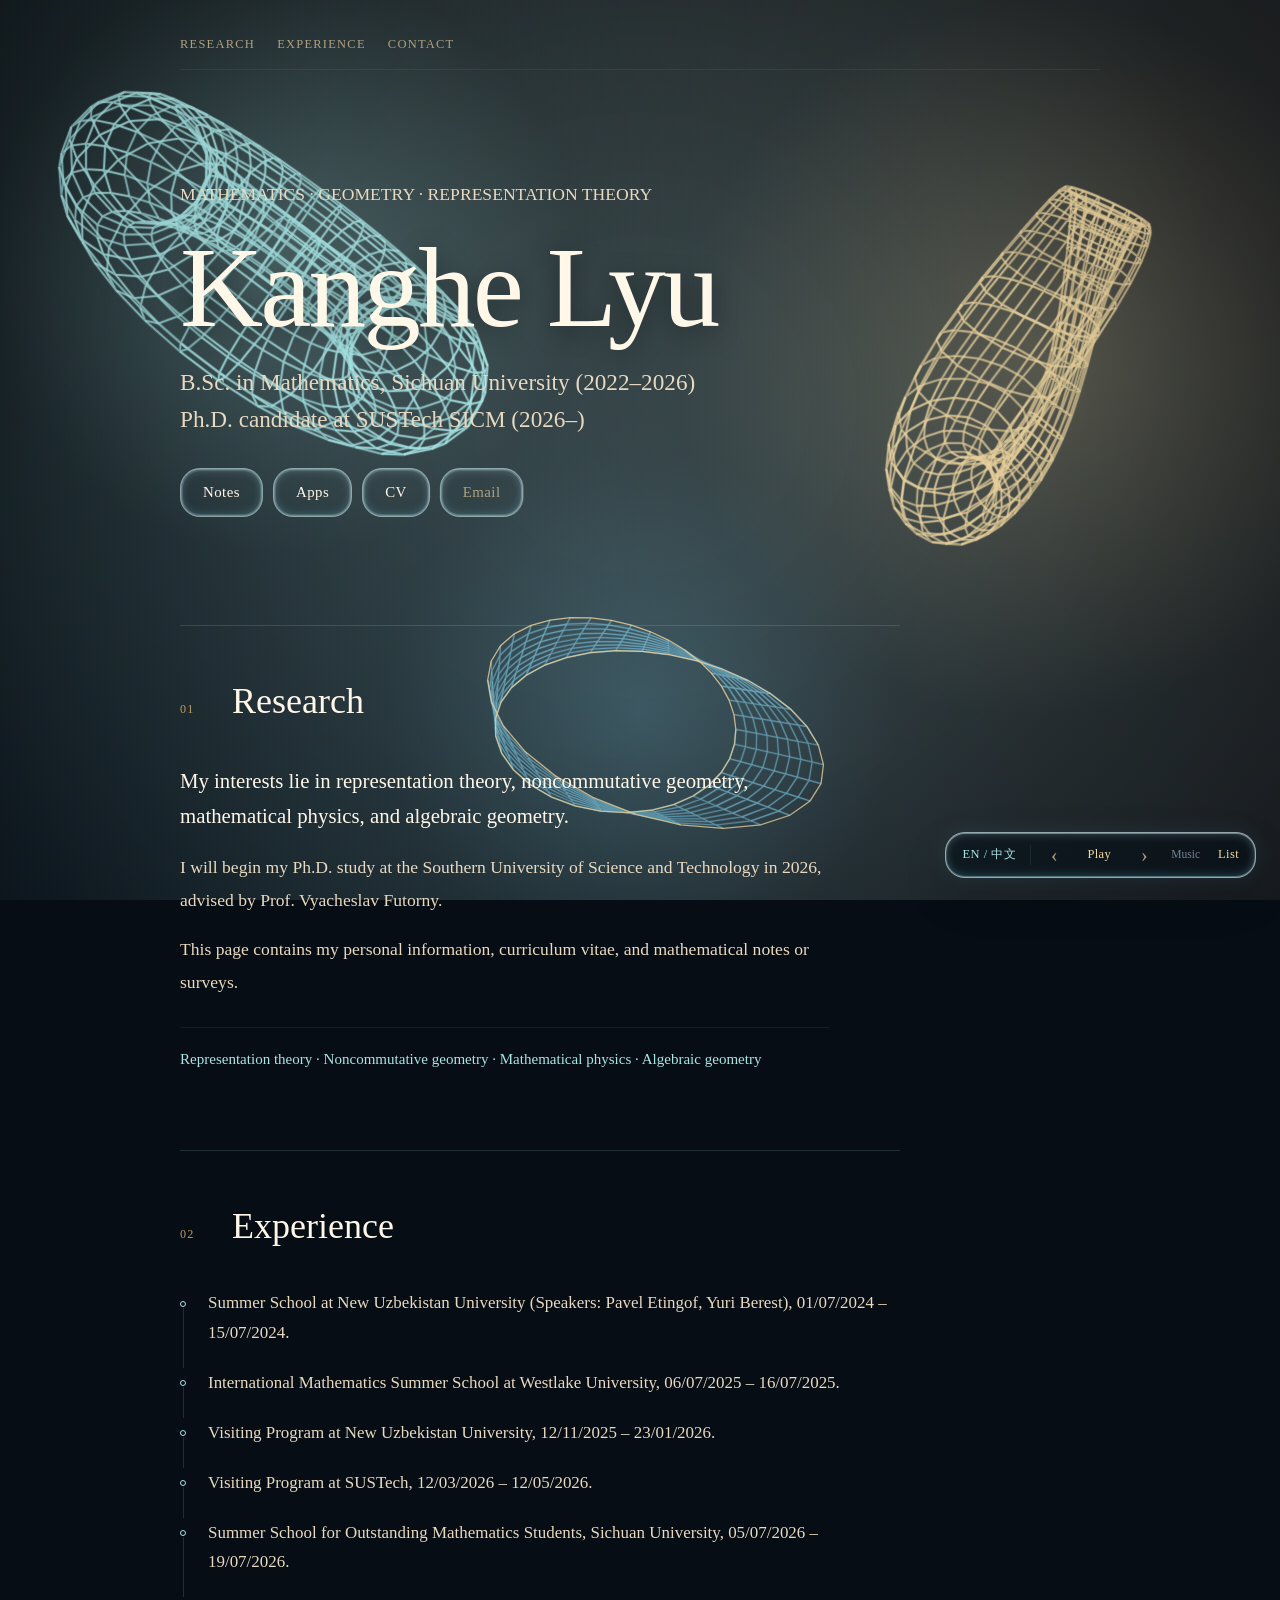
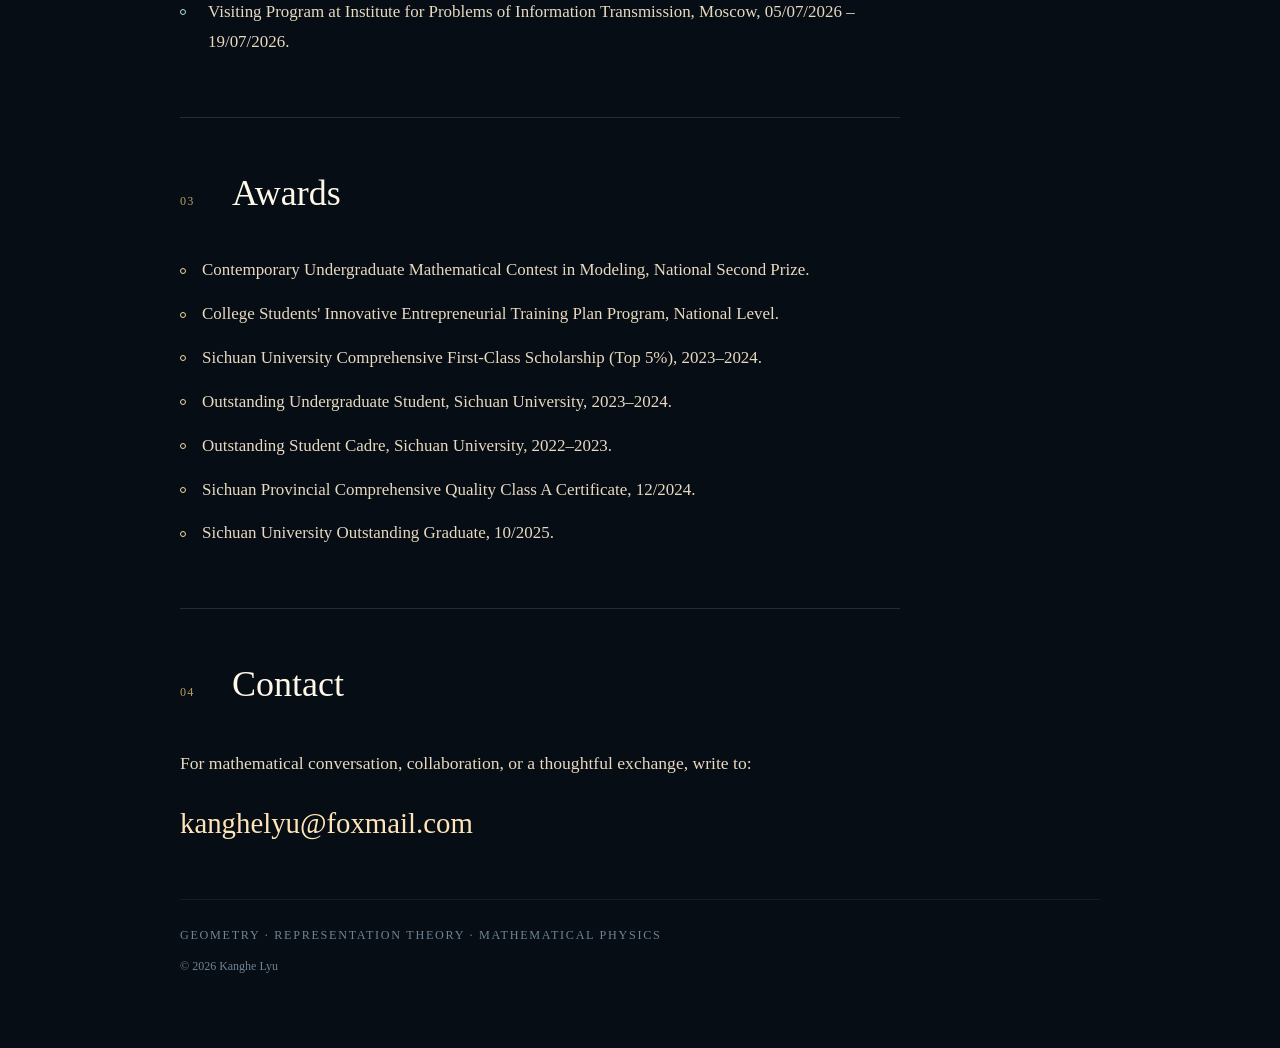
==== index.html @ 2d14746e "Canvas-side lens for hero buttons and playlist panel (no backdrop-filter dependency); lvh-sized fixe" ====
<!DOCTYPE html>
<html lang="en">
<head>
  <meta charset="UTF-8" />
  <meta name="viewport" content="width=device-width, initial-scale=1.0" />
  <title>Kanghe Lyu — Mathematics</title>
  <meta name="description" content="Kanghe Lyu is a mathematics researcher interested in representation theory, noncommutative geometry, mathematical physics, and algebraic geometry." />
  <meta name="keywords" content="吕康禾, KANGHE LYU, mathematics, geometry, representation theory, mathematical physics, Sichuan University, SUSTech" />
  <meta name="theme-color" content="#071018" />
  <link rel="canonical" href="https://kanghelyu.org/" />
  <meta property="og:type" content="website" />
  <meta property="og:title" content="Kanghe Lyu — Mathematics" />
  <meta property="og:description" content="Research, notes, and projects by Kanghe Lyu." />
  <meta property="og:url" content="https://kanghelyu.org/" />
  <meta name="twitter:card" content="summary" />
  <meta name="twitter:title" content="Kanghe Lyu — Mathematics" />
  <meta name="twitter:description" content="Research, notes, and projects by Kanghe Lyu." />
  <link rel="stylesheet" href="assets/css/base.css?v=28" />
  <link rel="stylesheet" href="assets/css/home.css?v=15" />
  <script src="assets/js/liquid-glass.js?v=17" defer></script>
</head>
<body>
  <canvas id="bg" aria-hidden="true"></canvas>

  <div class="media-dock" aria-label="Site controls">
    <button id="lang-toggle" class="lang-toggle" type="button" aria-label="Switch language" aria-pressed="false">EN / 中文</button>
    <span class="dock-divider" aria-hidden="true"></span>
    <button id="prev-track" class="track-btn" type="button" aria-label="Previous track" title="Previous track">‹</button>
    <button id="music-toggle" class="music-toggle" type="button" aria-label="Play background music" aria-pressed="false">Play</button>
    <button id="next-track" class="track-btn" type="button" aria-label="Next track" title="Next track">›</button>
    <span id="track-label" class="track-label" aria-live="polite">Music</span>
    <button id="playlist-toggle" class="playlist-toggle" type="button" aria-expanded="false" aria-controls="playlist-list" title="Open playlist">List</button>
    <div id="playlist-panel" class="playlist-panel collapsed" aria-label="Music playlist">
      <div id="playlist-list" class="playlist-list" role="list"></div>
    </div>
  </div>

  <audio id="bg-music" preload="metadata"></audio>

  <div class="overlay-text">
    <header class="site-header content-wrapper">
      <nav class="page-nav" aria-label="Primary navigation">
        <a id="nav-research" href="#research">Research</a>
        <a id="nav-experience" href="#experience">Experience</a>
        <a id="nav-contact" href="#contact">Contact</a>
      </nav>

      <section class="hero" aria-labelledby="name">
        <p id="eyebrow" class="eyebrow">MATHEMATICS · GEOMETRY · REPRESENTATION THEORY</p>
        <h1 id="name">Kanghe Lyu</h1>
        <p id="subtitle" class="subtitle">B.Sc. in Mathematics, Sichuan University (2022–2026)
Ph.D. candidate at SUSTech SICM (2026–)</p>
        <nav class="button-row hero-actions" aria-label="Selected links">
          <a id="btn-notes" href="notes.html" class="button button-primary">Notes</a>
          <a id="btn-projects" href="projects.html" class="button">Apps</a>
          <a id="btn-cv" href="cv.pdf" target="_blank" rel="noopener noreferrer" class="button">CV</a>
          <a id="btn-email" href="mailto:kanghelyu@foxmail.com" class="button button-quiet">Email</a>
        </nav>
      </section>
    </header>

    <main id="main-content" class="content-wrapper">
      <section id="research" class="content-section" aria-labelledby="research-title">
        <div class="section-heading">
          <p class="section-index">01</p>
          <h2 id="research-title">Research</h2>
        </div>
        <div class="intro-copy">
          <p id="intro-p1">My interests lie in representation theory, noncommutative geometry, mathematical physics, and algebraic geometry.</p>
          <p id="intro-p2">I will begin my Ph.D. study at the Southern University of Science and Technology in 2026, advised by Prof. Vyacheslav Futorny.</p>
          <p id="intro-p3">This page contains my personal information, curriculum vitae, and mathematical notes or surveys.</p>
        </div>
        <p id="interest-list" class="interest-list">Representation theory · Noncommutative geometry · Mathematical physics · Algebraic geometry</p>
      </section>

      <section id="experience" class="content-section" aria-labelledby="exp-title">
        <div class="section-heading">
          <p class="section-index">02</p>
          <h2 id="exp-title">Experience</h2>
        </div>
        <ol class="experience-list">
          <li id="exp-p1">Summer School at New Uzbekistan University (Speakers: Pavel Etingof, Yuri Berest), 01/07/2024 – 15/07/2024.</li>
          <li id="exp-p2">International Mathematics Summer School at Westlake University, 06/07/2025 – 16/07/2025.</li>
          <li id="exp-p3">Visiting Program at New Uzbekistan University, 12/11/2025 – 23/01/2026.</li>
          <li id="exp-p4">Visiting Program at SUSTech, 12/03/2026 – 12/05/2026.</li>
          <li id="exp-p5">Summer School for Outstanding Mathematics Students, Sichuan University, 05/07/2026 – 19/07/2026.</li>
          <li id="exp-p6">Visiting Program at Institute for Problems of Information Transmission, Moscow, 05/07/2026 – 19/07/2026.</li>
        </ol>
      </section>

      <section id="awards" class="content-section" aria-labelledby="awards-title">
        <div class="section-heading">
          <p class="section-index">03</p>
          <h2 id="awards-title">Awards</h2>
        </div>
        <ul class="awards-list">
          <li id="awards-p1">Contemporary Undergraduate Mathematical Contest in Modeling, National Second Prize.</li>
          <li id="awards-p2">College Students' Innovative Entrepreneurial Training Plan Program, National Level.</li>
          <li id="awards-p3">Sichuan University Comprehensive First-Class Scholarship (Top 5%), 2023–2024.</li>
          <li id="awards-p4">Outstanding Undergraduate Student, Sichuan University, 2023–2024.</li>
          <li id="awards-p5">Outstanding Student Cadre, Sichuan University, 2022–2023.</li>
          <li id="awards-p6">Sichuan Provincial Comprehensive Quality Class A Certificate, 12/2024.</li>
          <li id="awards-p7">Sichuan University Outstanding Graduate, 10/2025.</li>
        </ul>
      </section>

      <section id="contact" class="content-section contact-section" aria-labelledby="contact-title">
        <div class="section-heading">
          <p class="section-index">04</p>
          <h2 id="contact-title">Contact</h2>
        </div>
        <p id="contact-lead">For mathematical conversation, collaboration, or a thoughtful exchange, write to:</p>
        <p class="contact"><a id="email-link" href="mailto:kanghelyu@foxmail.com">kanghelyu@foxmail.com</a></p>
      </section>
    </main>

    <footer class="site-footer content-wrapper">
      <p id="footer" class="footer">GEOMETRY · REPRESENTATION THEORY · MATHEMATICAL PHYSICS</p>
      <p class="footer-meta">© <span id="footer-year">2026</span> Kanghe Lyu</p>
    </footer>
  </div>

  <script src="assets/js/site.js?v=9"></script>
  <script src="assets/js/home.js?v=6"></script>
  <script src="assets/js/bg.js?v=30"></script>
</body>
</html>
---- assets/css/base.css ----
/* Kanghe Lyu site — shared design system and compact media dock */

:root {
  --bg-deep: #060d14;
  --panel: rgba(8, 18, 27, 0.86);
  --gold: #f4d9a0;
  --gold-bright: #ffe4b8;
  --gold-dim: #b99b61;
  --cyan: #a8e6e6;
  --cyan-bright: #d0ffff;
  --cyan-dim: #5ca8b0;
  --paper: #fff7e8;
  --ink: #e8d9c0;
  --subtle: #b0a080;
  --muted: #718394;
  --line: rgba(168, 230, 230, 0.16);
  --line-soft: rgba(168, 230, 230, 0.08);
  --focus: #ffe4b8;
  --shadow-dock: 0 14px 42px rgba(0, 0, 0, 0.34);
  --radius-md: 12px;
  --content-width: 920px;
  --reading-width: 720px;
  --ease-out: cubic-bezier(0.16, 1, 0.3, 1);
  --motion-fast: 180ms;
  --motion-base: 280ms;
}

*, *::before, *::after { margin: 0; padding: 0; box-sizing: border-box; }

html {
  scroll-behavior: auto;
  -webkit-font-smoothing: antialiased;
  -moz-osx-font-smoothing: grayscale;
}

html, body {
  width: 100%;
  min-height: 100%;
  overflow-x: hidden;
  background: var(--bg-deep);
  color: var(--paper);
  font-family: Georgia, "Times New Roman", "Songti SC", "SimSun", serif;
  line-height: 1.7;
}

body { min-height: 100vh; }
::selection { background: rgba(168, 230, 230, 0.2); color: #fff; }
:focus-visible { outline: 2px solid var(--focus); outline-offset: 3px; }
button, a { -webkit-tap-highlight-color: transparent; }
button { font: inherit; }

a { color: var(--cyan); text-decoration: none; transition: color var(--motion-fast) ease, text-shadow var(--motion-base) ease; }
a:hover { color: var(--cyan-bright); text-shadow: 0 0 12px rgba(168, 230, 230, 0.34); }

@keyframes fadeInUp {
  from { opacity: 0; transform: translateY(14px); }
  to { opacity: 1; transform: translateY(0); }
}

.reveal { opacity: 0; transform: translateY(16px); transition: opacity 650ms var(--ease-out), transform 650ms var(--ease-out); }
.reveal.visible { opacity: 1; transform: none; }

.media-dock {
  position: fixed;
  right: 24px;
  bottom: 22px;
  z-index: 100;
  display: flex;
  align-items: center;
  min-height: 46px;
  padding: 4px 6px;
  border: 1px solid rgba(168, 230, 230, 0.2);
  border-radius: 12px;
  background: rgba(7, 16, 24, 0.82);
  box-shadow: var(--shadow-dock);
  backdrop-filter: blur(18px) saturate(1.15);
  -webkit-backdrop-filter: blur(18px) saturate(1.15);
}
.media-dock button {
  min-width: 38px;
  min-height: 36px;
  border: 0;
  border-radius: 7px;
  background: transparent;
  color: var(--subtle);
  cursor: pointer;
  transition: background var(--motion-fast) ease, color var(--motion-fast) ease, transform var(--motion-fast) ease;
}
.media-dock button:hover { background: rgba(168, 230, 230, 0.1); color: var(--cyan-bright); }
.media-dock button:active { transform: scale(0.96); }
.lang-toggle { min-width: auto !important; padding: 0 10px; color: var(--cyan) !important; font-size: 0.78rem; letter-spacing: 0.04em; white-space: nowrap; }
.dock-divider { width: 1px; height: 20px; margin: 0 4px; background: var(--line-soft); }
.track-btn { font-size: 1.25rem; line-height: 1; }
.music-toggle { min-width: 52px !important; padding: 0 10px; color: var(--gold) !important; font-size: 0.78rem; letter-spacing: 0.03em; }
.music-toggle.playing { color: var(--cyan) !important; }
.track-label { max-width: 92px; padding: 0 8px; overflow: hidden; color: var(--muted); font-size: 0.72rem; text-overflow: ellipsis; white-space: nowrap; }
.playlist-toggle { padding: 0 10px; color: var(--gold) !important; font-size: 0.78rem; letter-spacing: 0.03em; }
.playlist-panel { position: absolute; right: 4px; bottom: calc(100% + 8px); width: 188px; overflow: hidden; border: 1px solid var(--line); border-radius: 16px; background: var(--panel); box-shadow: var(--shadow-dock); }
.playlist-panel.collapsed { display: none; }
.playlist-list { max-height: 240px; overflow-y: auto; overscroll-behavior: contain; scrollbar-color: rgba(244, 217, 160, 0.38) transparent; scrollbar-width: thin; }
.playlist-item { display: block; width: 100%; min-height: 36px; padding: 7px 12px; border: 0; border-bottom: 1px solid rgba(168, 230, 230, 0.06); background: transparent; color: var(--ink); cursor: pointer; text-align: left; font-size: 0.8rem; }
.playlist-item:hover, .playlist-item.active { background: rgba(168, 230, 230, 0.1); color: var(--cyan-bright); }

.button { display: inline-flex; align-items: center; justify-content: center; min-height: 44px; padding: 9px 20px; border: 1px solid rgba(244, 217, 160, 0.26); border-radius: var(--radius-md); background: rgba(15, 28, 34, 0.48); color: var(--paper); font-size: 0.93rem; letter-spacing: 0.03em; transition: transform var(--motion-base) var(--ease-out), border-color var(--motion-base) ease, background var(--motion-base) ease; }
.button:hover { transform: translateY(-2px); border-color: var(--gold); color: #fff; background: rgba(168, 230, 230, 0.09); }
.button-primary { border-color: rgba(168, 230, 230, 0.38); background: rgba(168, 230, 230, 0.08); }
.button-quiet { border-color: var(--line-soft); color: var(--subtle); }

@media (max-width: 760px) {
  .media-dock { right: 12px; bottom: 12px; left: 12px; justify-content: center; }
  .track-label { max-width: 74px; }
  .playlist-panel { right: 0; width: min(188px, calc(100vw - 24px)); }
}



/* Liquid Glass surfaces. Real backdrop refraction is injected at runtime by
   assets/js/liquid-glass.js (web port of the Kyant0/AndroidLiquidGlass
   technique): an inline SVG displacement filter is attached per element via
   inline backdrop-filter in Chromium; other engines keep this frosted look. */
:root {
  --glass-border: rgba(220, 255, 255, 0.38);
  --glass-highlight: rgba(255, 255, 255, 0.28);
  --glass-shadow: 0 18px 46px rgba(0, 0, 0, 0.16), inset 0 1px 0 var(--glass-highlight), inset 0 -1px 0 rgba(112, 235, 255, 0.22);
}
.media-dock, .button, .glass-panel, .note, .project, .instructions, .preview-box, .file-links, .bookmarklet, .file-links a, .lang-toggle button, input, textarea, select {
  position: relative;
  border: 1px solid var(--glass-border);
  background: linear-gradient(120deg, rgba(160, 224, 244, 0.09), rgba(160, 224, 244, 0.03) 42%, rgba(255, 240, 214, 0.06));
  box-shadow: var(--glass-shadow);
  backdrop-filter: saturate(1.35) contrast(1.05);
  -webkit-backdrop-filter: saturate(1.35) contrast(1.05);
  isolation: isolate;
  overflow: clip;
}
.media-dock.liquid-glass { background: rgba(7, 16, 24, 0.58); overflow: visible; }
.liquid-glass::before, .glass-panel::before, .note::before, .project::before, .instructions::before, .preview-box::before, .bookmarklet::before, .file-links::before {
  position: absolute;
  inset: -1px;
  z-index: -1;
  border: 1.5px solid rgba(228, 252, 255, 0.42);
  border-radius: inherit;
  background: transparent;
  box-shadow:
    inset 0 0 0 1px rgba(255, 255, 255, 0.14),
    inset 0 2px 8px rgba(214, 250, 255, 0.18),
    inset 0 -3px 10px rgba(96, 208, 240, 0.16),
    0 0 18px rgba(120, 226, 255, 0.09);
  content: "";
  opacity: 0.95;
  pointer-events: none;
  mix-blend-mode: screen;
}
.liquid-glass::after, .glass-panel::after, .note::after, .project::after, .instructions::after, .preview-box::after, .bookmarklet::after, .file-links::after {
  display: none;
}
/* Re-assert the dock's fixed positioning after the glass group above,
   which resets position to relative for the refraction layers. */
.media-dock { position: fixed; right: 24px; bottom: 22px; z-index: 100; border-radius: 20px; }
.playlist-panel { background: transparent; border-color: var(--glass-border); box-shadow: var(--glass-shadow); }
.playlist-panel.liquid-glass {
  /* Canvas-lens window: barely-there backing so the warped scene reads. */
  background: rgba(7, 16, 24, 0.18);
}
.glass-interactive:hover, .button:hover, .note:hover, .project:hover, .instructions:hover, .preview-box:hover {
  border-color: rgba(208,255,255,0.42);
  box-shadow: 0 20px 54px rgba(0,0,0,0.3), 0 0 34px rgba(168,230,230,0.12), inset 0 1px 0 rgba(255,255,255,0.18);
}
---- assets/css/home.css ----
/* Kanghe Lyu site — homepage layout */

html, body { overflow-y: auto; touch-action: pan-y; }
#bg { position: fixed; inset: 0; z-index: 0; width: 100%; height: 100vh; height: 100lvh; background: var(--bg-deep); pointer-events: none; }
.overlay-text { position: relative; z-index: 2; min-height: 100vh; padding: 30px 7vw 54px; }
.content-wrapper { width: min(100%, var(--content-width)); margin: 0 auto; }
.site-header { padding-top: 4px; }

.page-nav { display: flex; flex-wrap: wrap; gap: 22px; align-items: center; margin-bottom: clamp(4rem, 12vh, 8rem); padding-bottom: 14px; border-bottom: 1px solid var(--line-soft); }
.page-nav a { color: var(--subtle); font-size: 0.78rem; letter-spacing: 0.1em; text-transform: uppercase; }
.page-nav a:hover { color: var(--cyan-bright); }

.hero { max-width: 760px; padding-bottom: clamp(4.5rem, 12vh, 8rem); }
.hero .eyebrow { margin-bottom: 20px; }
h1 { max-width: 780px; margin-bottom: 20px; color: var(--paper); font-size: clamp(3.6rem, 9vw, 8rem); font-weight: 400; letter-spacing: -0.025em; line-height: 0.98; text-shadow: 0 5px 24px rgba(0,0,0,0.38); animation: fadeInUp 850ms var(--ease-out) 60ms both; }
.subtitle { max-width: 600px; margin-bottom: 30px; color: var(--ink); font-size: clamp(1.12rem, 2.2vw, 1.45rem); line-height: 1.6; white-space: pre-line; animation: fadeInUp 850ms var(--ease-out) 140ms both; }
.button-row { display: flex; flex-wrap: wrap; gap: 10px; }
/* Hero buttons are transparent windows onto the canvas lens (bg.js warps
   the scene inside their rects) — border only, no tint or frosting. */
.hero-actions .button { min-height: 48px; padding: 11px 22px; border-radius: 20px; background: transparent; box-shadow: none; backdrop-filter: none; -webkit-backdrop-filter: none; }
.hero-actions .button:hover { border-color: rgba(224, 255, 255, 0.46); transform: translateY(-3px); box-shadow: 0 22px 58px rgba(0,0,0,0.24), 0 0 24px rgba(120, 226, 255, 0.1); }
.hero-actions { animation: fadeInUp 850ms var(--ease-out) 220ms both; }

.content-section { max-width: var(--reading-width); padding: 54px 0 60px; border-top: 1px solid var(--line); }
.section-heading { display: grid; grid-template-columns: 40px 1fr; gap: 12px; align-items: baseline; margin-bottom: 26px; }
.section-index { color: var(--gold-dim); font-size: 0.76rem; letter-spacing: 0.1em; }
h2 { color: var(--paper); font-size: clamp(1.65rem, 3vw, 2.25rem); font-weight: 400; line-height: 1.2; }
.intro-copy { max-width: 670px; }
p { margin-bottom: 17px; color: var(--ink); font-size: clamp(1rem, 1.5vw, 1.1rem); line-height: 1.86; }
.intro-copy p:first-child { color: var(--paper); font-size: clamp(1.12rem, 1.9vw, 1.3rem); line-height: 1.68; }
.interest-list { max-width: 650px; margin-top: 28px; padding-top: 18px; border-top: 1px solid var(--line-soft); color: var(--cyan); font-size: 0.94rem; line-height: 1.8; }

.experience-list, .awards-list { list-style: none; }
.experience-list li, .awards-list li { position: relative; padding: 0 0 20px 28px; color: var(--ink); font-size: clamp(0.96rem, 1.4vw, 1.06rem); line-height: 1.76; }
.experience-list li::before, .awards-list li::before { position: absolute; left: 0; top: 0.72em; width: 6px; height: 6px; border: 1px solid var(--cyan); border-radius: 50%; background: var(--bg-deep); content: ""; }
.experience-list li::after { position: absolute; left: 3px; top: calc(0.72em + 7px); bottom: 0; width: 1px; background: var(--line); content: ""; }
.experience-list li:last-child, .awards-list li:last-child { padding-bottom: 0; }
.experience-list li:last-child::after { display: none; }
.awards-list li { padding-bottom: 14px; padding-left: 22px; }
.awards-list li::before { border-color: var(--gold); }

.contact-section { padding-bottom: 32px; }
.contact-section .contact { margin-top: 8px; font-size: clamp(1.25rem, 2.8vw, 1.8rem); }
.contact-section .contact a { color: var(--gold-bright); }
.site-footer { padding-top: 24px; border-top: 1px solid var(--line-soft); }
.footer { margin-bottom: 8px; color: var(--muted); font-size: 0.76rem; letter-spacing: 0.14em; }
.footer-meta { color: var(--muted); font-size: 0.75rem; }

@media (max-width: 760px) {
  .overlay-text { padding: 118px 7vw 44px; }
  .page-nav { margin-bottom: 4.5rem; gap: 16px; }
  .hero { padding-bottom: 5rem; }
  h1 { font-size: clamp(3.3rem, 16vw, 5.6rem); }
  .content-section { padding: 44px 0 50px; }
}

@media (max-width: 430px) {
  .overlay-text { padding-inline: 6vw; }
  .page-nav a { font-size: 0.7rem; }
  .button { flex: 1 1 auto; }
  .section-heading { grid-template-columns: 32px 1fr; }
}
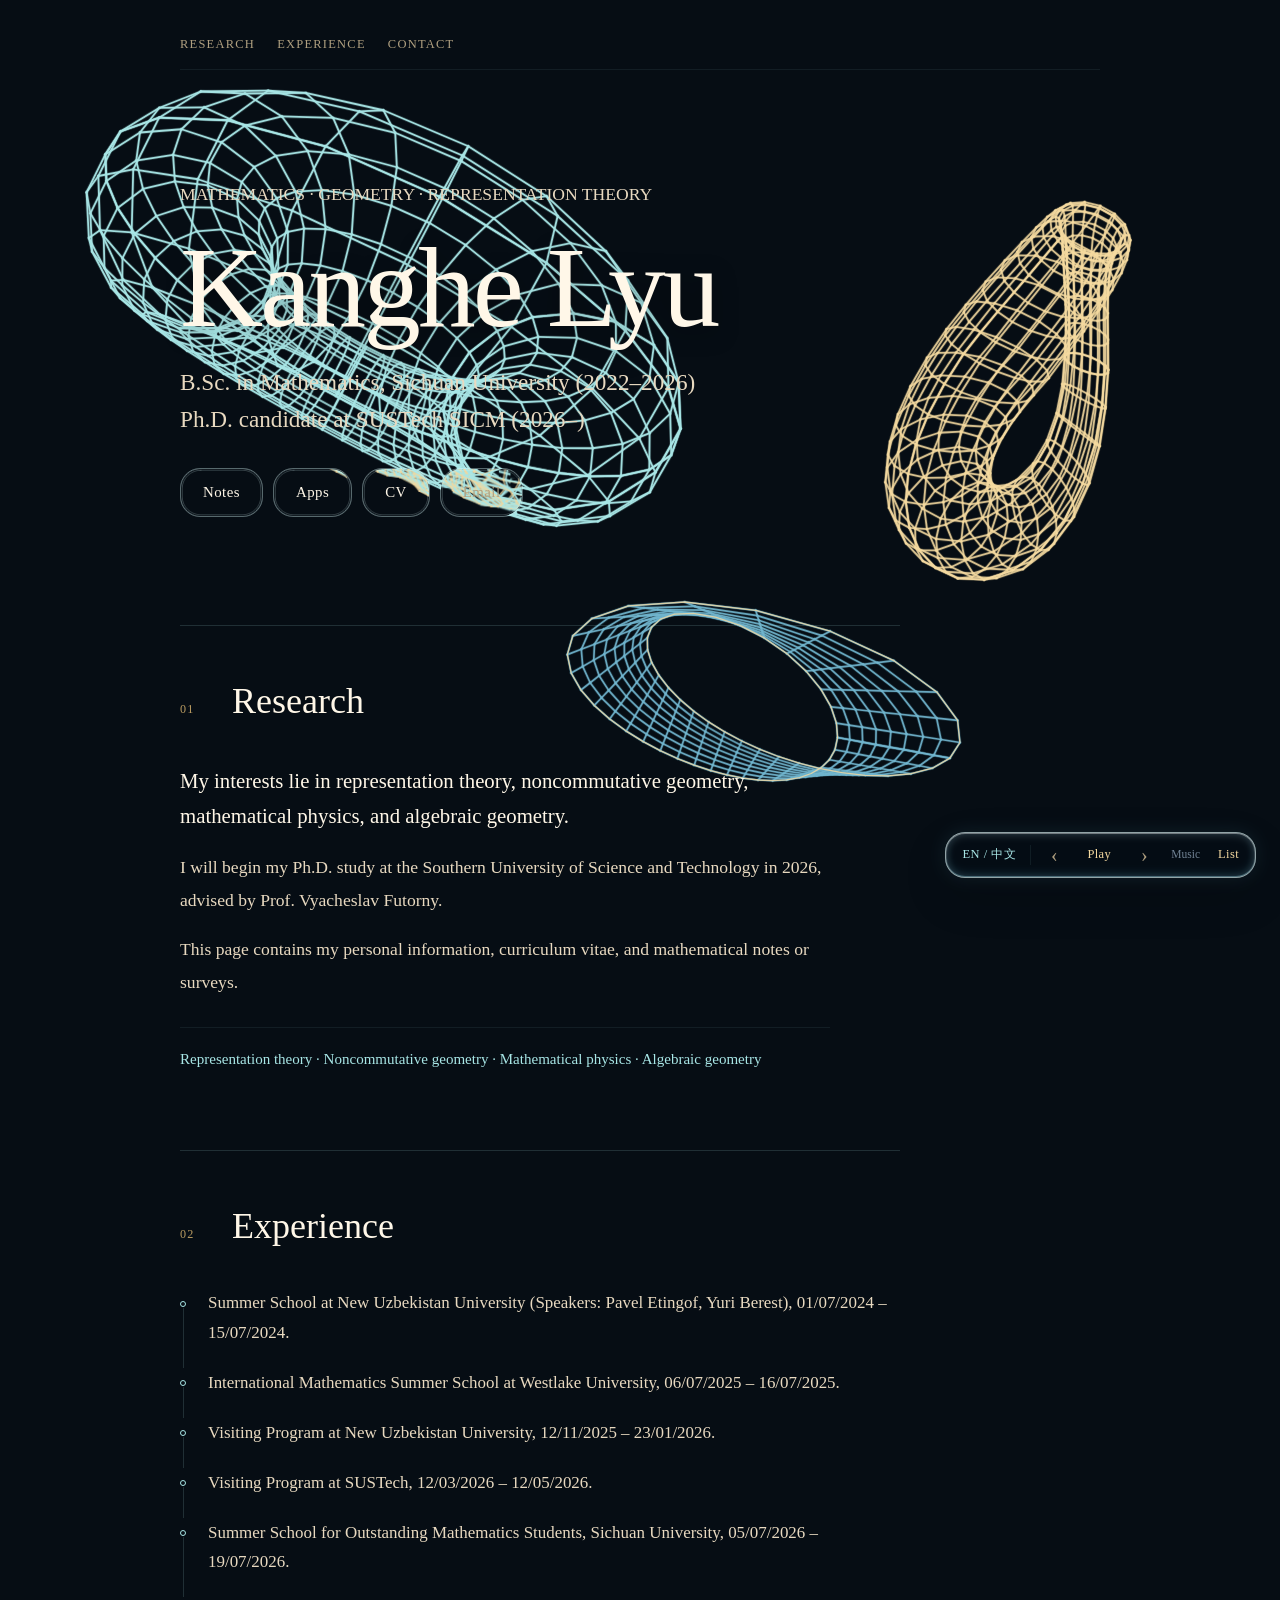
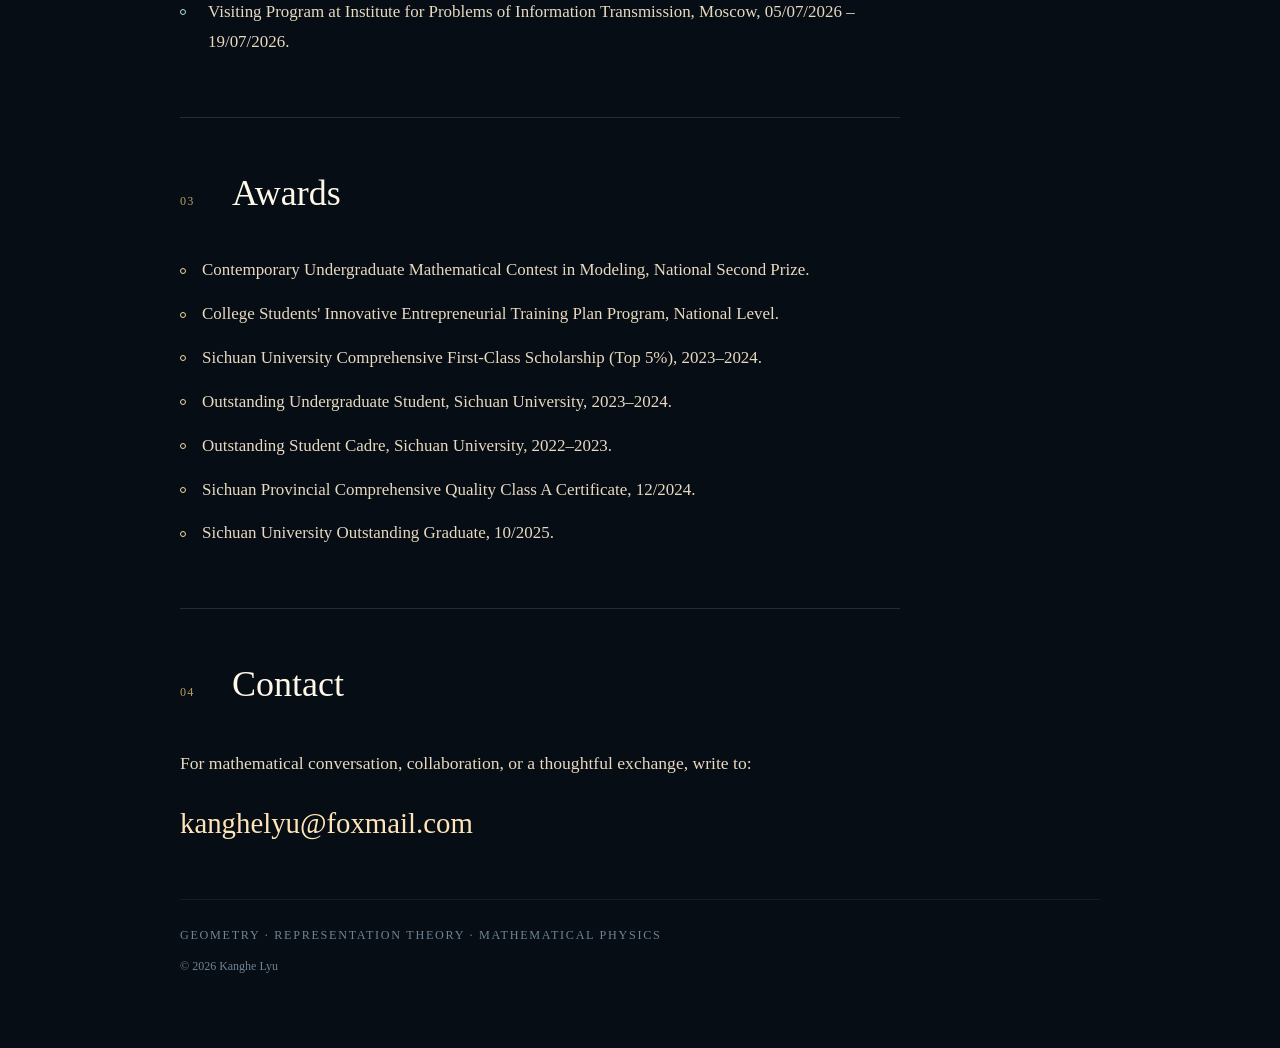
==== commit fafce0f4: "Apply external embedded-lens architecture; keep dock slim when playlist opens; restore Mobius gold e" ====
--- a/index.html
+++ b/index.html
@@ -15,9 +15,10 @@
   <meta name="twitter:card" content="summary" />
   <meta name="twitter:title" content="Kanghe Lyu — Mathematics" />
   <meta name="twitter:description" content="Research, notes, and projects by Kanghe Lyu." />
-  <link rel="stylesheet" href="assets/css/base.css?v=28" />
-  <link rel="stylesheet" href="assets/css/home.css?v=15" />
-  <script src="assets/js/liquid-glass.js?v=17" defer></script>
+  <link rel="stylesheet" href="assets/css/base.css?v=29" />
+  <link rel="stylesheet" href="assets/css/home.css?v=16" />
+  <script src="assets/js/liquid-glass.js?v=18" defer></script>
+  <script src="assets/js/bg.js?v=18" defer></script>
 </head>
 <body>
   <canvas id="bg" aria-hidden="true"></canvas>
@@ -122,6 +123,5 @@
 
   <script src="assets/js/site.js?v=9"></script>
   <script src="assets/js/home.js?v=6"></script>
-  <script src="assets/js/bg.js?v=30"></script>
 </body>
 </html>
--- a/assets/css/base.css
+++ b/assets/css/base.css
@@ -166,3 +166,25 @@
   border-color: rgba(208,255,255,0.42);
   box-shadow: 0 20px 54px rgba(0,0,0,0.3), 0 0 34px rgba(168,230,230,0.12), inset 0 1px 0 rgba(255,255,255,0.18);
 }
+
+/* Embedded glass lens: lives inside the host, scrolls with it.
+   (No position here — hosts already set absolute/relative; overriding it
+   pulled the playlist into the dock's flow and stretched the bar.) */
+.has-glass-lens {
+  isolation: isolate;
+}
+.hero-actions .button,
+.playlist-panel {
+  backdrop-filter: none !important;
+  -webkit-backdrop-filter: none !important;
+}
+canvas.glass-lens-canvas {
+  position: absolute;
+  inset: 0;
+  width: 100%;
+  height: 100%;
+  pointer-events: none;
+  z-index: -1;
+  display: block;
+  border-radius: inherit;
+}
--- a/assets/css/home.css
+++ b/assets/css/home.css
@@ -1,7 +1,7 @@
 /* Kanghe Lyu site — homepage layout */
 
 html, body { overflow-y: auto; touch-action: pan-y; }
-#bg { position: fixed; inset: 0; z-index: 0; width: 100%; height: 100vh; height: 100lvh; background: var(--bg-deep); pointer-events: none; }
+#bg { position: fixed; inset: 0; z-index: 0; width: 100%; height: 100%; background: var(--bg-deep); pointer-events: none; }
 .overlay-text { position: relative; z-index: 2; min-height: 100vh; padding: 30px 7vw 54px; }
 .content-wrapper { width: min(100%, var(--content-width)); margin: 0 auto; }
 .site-header { padding-top: 4px; }
@@ -15,9 +15,9 @@
 h1 { max-width: 780px; margin-bottom: 20px; color: var(--paper); font-size: clamp(3.6rem, 9vw, 8rem); font-weight: 400; letter-spacing: -0.025em; line-height: 0.98; text-shadow: 0 5px 24px rgba(0,0,0,0.38); animation: fadeInUp 850ms var(--ease-out) 60ms both; }
 .subtitle { max-width: 600px; margin-bottom: 30px; color: var(--ink); font-size: clamp(1.12rem, 2.2vw, 1.45rem); line-height: 1.6; white-space: pre-line; animation: fadeInUp 850ms var(--ease-out) 140ms both; }
 .button-row { display: flex; flex-wrap: wrap; gap: 10px; }
-/* Hero buttons are transparent windows onto the canvas lens (bg.js warps
-   the scene inside their rects) — border only, no tint or frosting. */
-.hero-actions .button { min-height: 48px; padding: 11px 22px; border-radius: 20px; background: transparent; box-shadow: none; backdrop-filter: none; -webkit-backdrop-filter: none; }
+/* Hero buttons host an embedded lens canvas (bg.js paints the warped scene
+   into it) — transparent, isolated, never clipped. */
+.hero-actions .button { position: relative; isolation: isolate; min-height: 48px; padding: 11px 22px; border-radius: 20px; background: transparent !important; box-shadow: none; backdrop-filter: none !important; -webkit-backdrop-filter: none !important; }
 .hero-actions .button:hover { border-color: rgba(224, 255, 255, 0.46); transform: translateY(-3px); box-shadow: 0 22px 58px rgba(0,0,0,0.24), 0 0 24px rgba(120, 226, 255, 0.1); }
 .hero-actions { animation: fadeInUp 850ms var(--ease-out) 220ms both; }
 
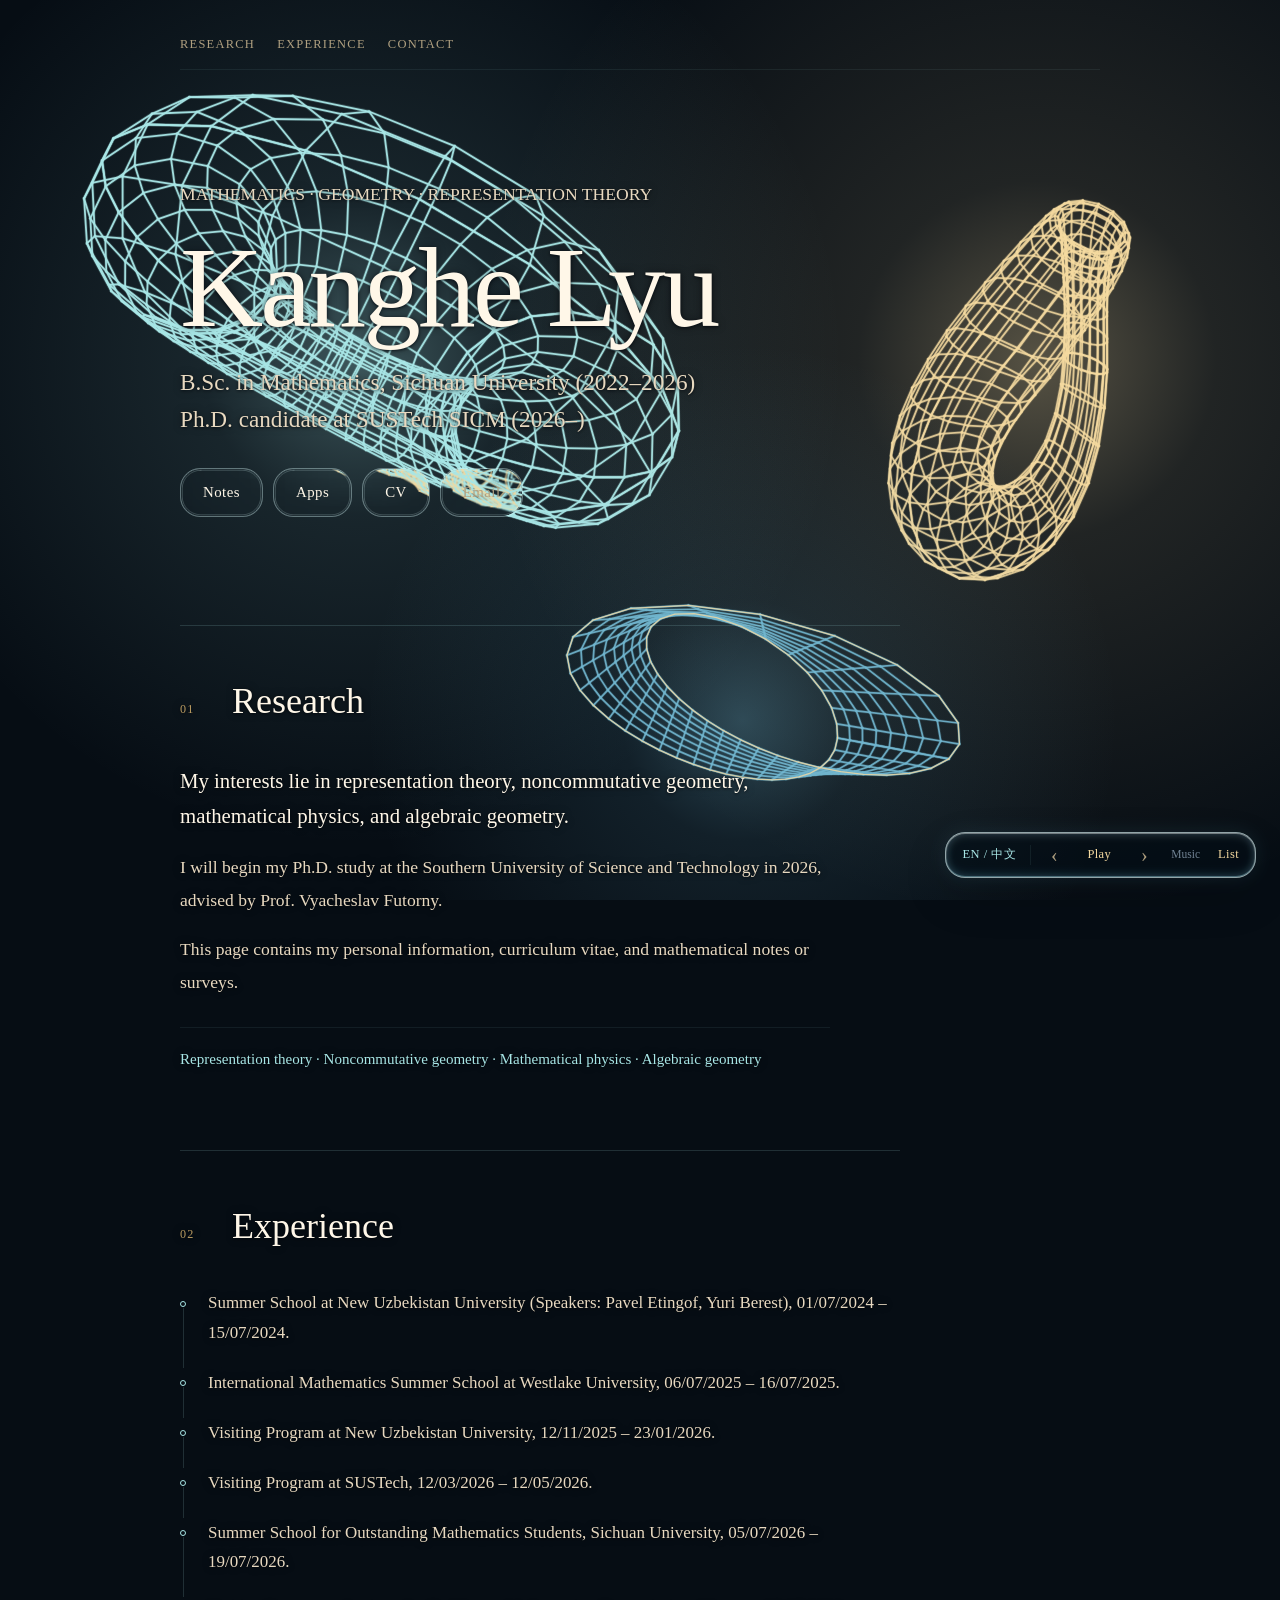
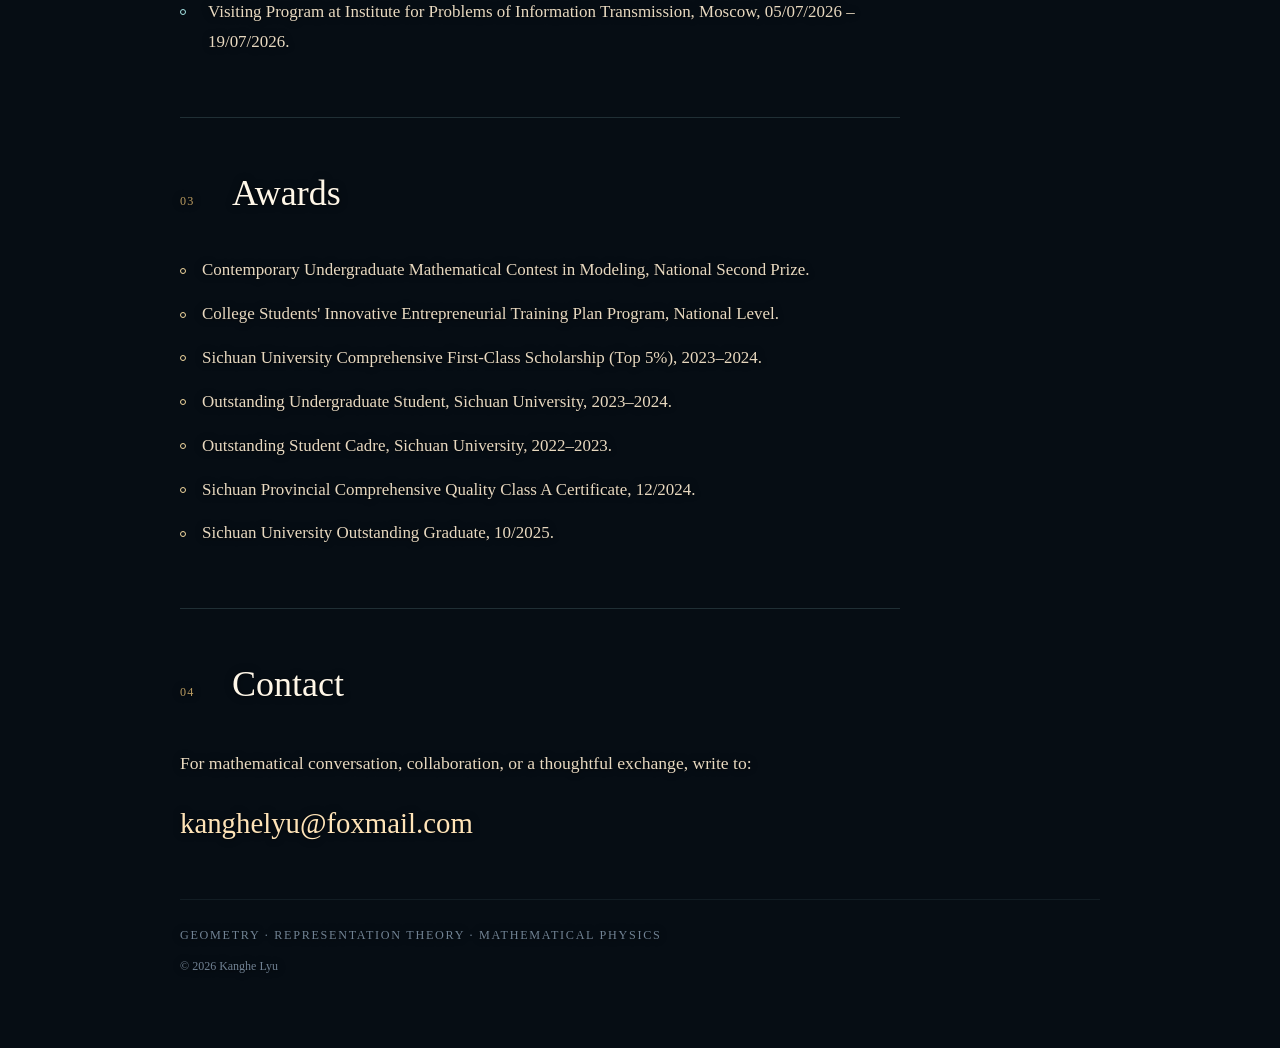
==== commit f89c0234: "Restore approved static orientations, uniform opacity and halos; dock keeps slim height with playlis" ====
--- a/index.html
+++ b/index.html
@@ -16,9 +16,9 @@
   <meta name="twitter:title" content="Kanghe Lyu — Mathematics" />
   <meta name="twitter:description" content="Research, notes, and projects by Kanghe Lyu." />
   <link rel="stylesheet" href="assets/css/base.css?v=29" />
-  <link rel="stylesheet" href="assets/css/home.css?v=16" />
+  <link rel="stylesheet" href="assets/css/home.css?v=17" />
   <script src="assets/js/liquid-glass.js?v=18" defer></script>
-  <script src="assets/js/bg.js?v=18" defer></script>
+  <script src="assets/js/bg.js?v=19" defer></script>
 </head>
 <body>
   <canvas id="bg" aria-hidden="true"></canvas>
--- a/assets/css/home.css
+++ b/assets/css/home.css
@@ -3,6 +3,10 @@
 html, body { overflow-y: auto; touch-action: pan-y; }
 #bg { position: fixed; inset: 0; z-index: 0; width: 100%; height: 100%; background: var(--bg-deep); pointer-events: none; }
 .overlay-text { position: relative; z-index: 2; min-height: 100vh; padding: 30px 7vw 54px; }
+/* Keep copy fully legible where bright wireframes cross the text. */
+.overlay-text p, .overlay-text li, .overlay-text h1, .overlay-text h2, .overlay-text .subtitle, .overlay-text .eyebrow, .overlay-text .footer {
+  text-shadow: 0 1px 3px rgba(3, 8, 14, 0.72), 0 0 8px rgba(3, 8, 14, 0.45);
+}
 .content-wrapper { width: min(100%, var(--content-width)); margin: 0 auto; }
 .site-header { padding-top: 4px; }
 
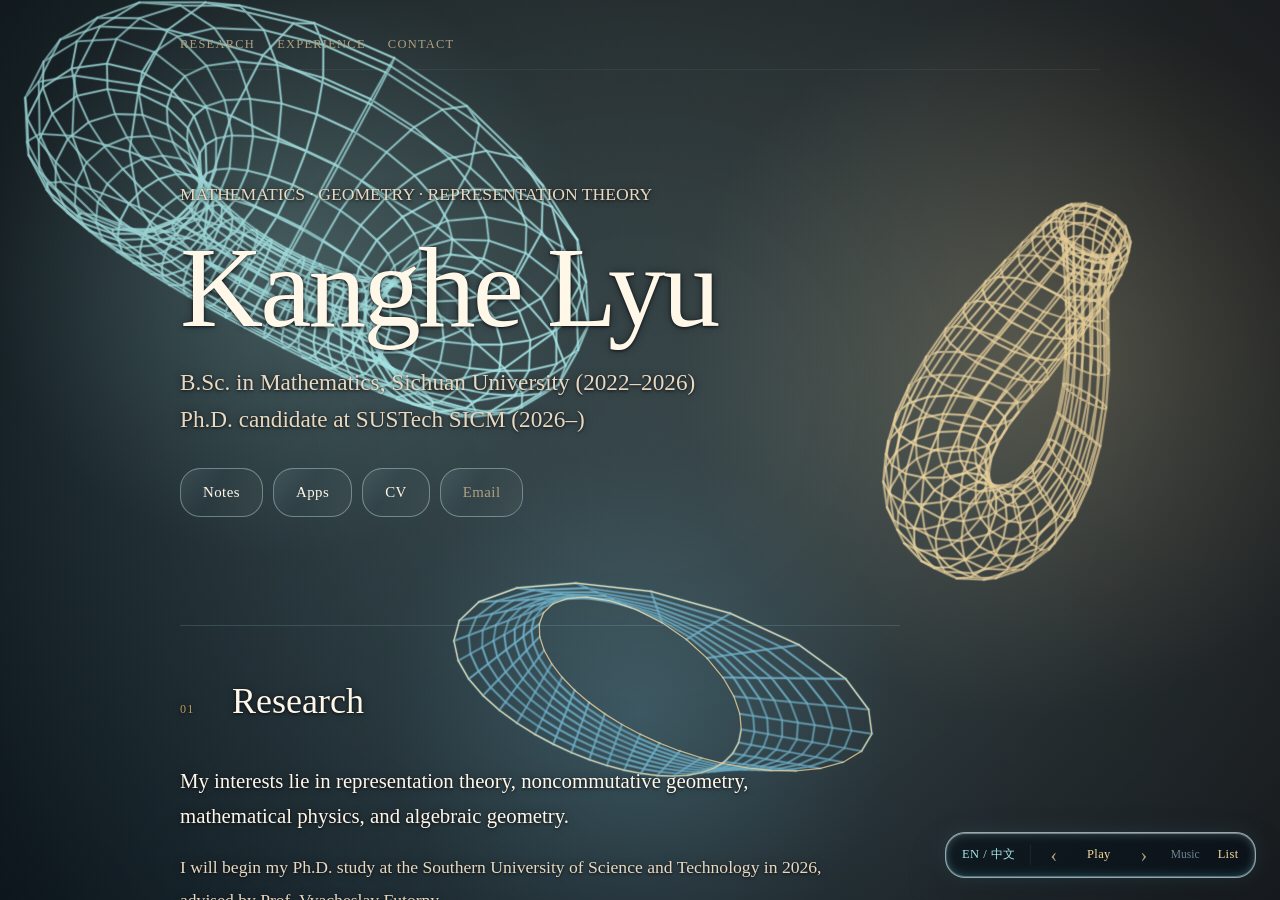
==== commit e44ca607: "Merge reference-glass architecture: embedded lens homepage, REF geometry/framework, subpage buttons " ====
--- a/index.html
+++ b/index.html
@@ -15,10 +15,10 @@
   <meta name="twitter:card" content="summary" />
   <meta name="twitter:title" content="Kanghe Lyu — Mathematics" />
   <meta name="twitter:description" content="Research, notes, and projects by Kanghe Lyu." />
-  <link rel="stylesheet" href="assets/css/base.css?v=29" />
-  <link rel="stylesheet" href="assets/css/home.css?v=17" />
-  <script src="assets/js/liquid-glass.js?v=18" defer></script>
-  <script src="assets/js/bg.js?v=19" defer></script>
+  <link rel="stylesheet" href="assets/css/base.css?v=32" />
+  <link rel="stylesheet" href="assets/css/home.css?v=18" />
+  <script src="assets/js/liquid-glass.js?v=22" defer></script>
+  <script src="assets/js/bg.js?v=35" defer></script>
 </head>
 <body>
   <canvas id="bg" aria-hidden="true"></canvas>
--- a/assets/css/base.css
+++ b/assets/css/base.css
@@ -21,8 +21,11 @@
   --content-width: 920px;
   --reading-width: 720px;
   --ease-out: cubic-bezier(0.16, 1, 0.3, 1);
+  --ease-out-expo: cubic-bezier(0.16, 1, 0.3, 1);
+  --font-body: Georgia, "Times New Roman", "Songti SC", "SimSun", serif;
   --motion-fast: 180ms;
   --motion-base: 280ms;
+  --glass-bg: linear-gradient(120deg, rgba(160, 224, 244, 0.09), rgba(160, 224, 244, 0.03) 42%, rgba(255, 240, 214, 0.06));
 }
 
 *, *::before, *::after { margin: 0; padding: 0; box-sizing: border-box; }
@@ -35,15 +38,16 @@
 
 html, body {
   width: 100%;
+  height: 100%;
   min-height: 100%;
-  overflow-x: hidden;
+  overflow: hidden;
   background: var(--bg-deep);
   color: var(--paper);
   font-family: Georgia, "Times New Roman", "Songti SC", "SimSun", serif;
   line-height: 1.7;
 }
 
-body { min-height: 100vh; }
+body { min-height: 100%; overscroll-behavior: none; }
 ::selection { background: rgba(168, 230, 230, 0.2); color: #fff; }
 :focus-visible { outline: 2px solid var(--focus); outline-offset: 3px; }
 button, a { -webkit-tap-highlight-color: transparent; }
@@ -55,6 +59,27 @@
 @keyframes fadeInUp {
   from { opacity: 0; transform: translateY(14px); }
   to { opacity: 1; transform: translateY(0); }
+}
+
+@keyframes fadeIn {
+  from { opacity: 0; }
+  to { opacity: 1; }
+}
+
+@keyframes float {
+  0%, 100% { transform: translate3d(0, 0, 0) rotate(-1deg); }
+  50% { transform: translate3d(0, -7px, 0) rotate(1deg); }
+}
+
+@keyframes glassSweep {
+  0%, 68%, 100% { opacity: 0; transform: translate3d(-190%, 0, 0) rotate(18deg); }
+  76% { opacity: 0.26; }
+  88% { opacity: 0; transform: translate3d(410%, 0, 0) rotate(18deg); }
+}
+
+@keyframes playlistReveal {
+  from { opacity: 0; transform: translate3d(0, 8px, 0) scale(0.985); }
+  to { opacity: 1; transform: translate3d(0, 0, 0) scale(1); }
 }
 
 .reveal { opacity: 0; transform: translateY(16px); transition: opacity 650ms var(--ease-out), transform 650ms var(--ease-out); }
@@ -67,7 +92,9 @@
   z-index: 100;
   display: flex;
   align-items: center;
+  height: 46px;
   min-height: 46px;
+  max-height: 46px;
   padding: 4px 6px;
   border: 1px solid rgba(168, 230, 230, 0.2);
   border-radius: 12px;
@@ -95,9 +122,10 @@
 .music-toggle.playing { color: var(--cyan) !important; }
 .track-label { max-width: 92px; padding: 0 8px; overflow: hidden; color: var(--muted); font-size: 0.72rem; text-overflow: ellipsis; white-space: nowrap; }
 .playlist-toggle { padding: 0 10px; color: var(--gold) !important; font-size: 0.78rem; letter-spacing: 0.03em; }
-.playlist-panel { position: absolute; right: 4px; bottom: calc(100% + 8px); width: 188px; overflow: hidden; border: 1px solid var(--line); border-radius: 16px; background: var(--panel); box-shadow: var(--shadow-dock); }
+.playlist-panel { position: absolute; right: 4px; bottom: calc(100% + 8px); width: 188px; max-height: min(320px, calc(100lvh - 88px)); overflow: hidden; border: 1px solid var(--line); border-radius: 16px; background: var(--panel); box-shadow: var(--shadow-dock); contain: layout paint style; transform-origin: right bottom; }
 .playlist-panel.collapsed { display: none; }
-.playlist-list { max-height: 240px; overflow-y: auto; overscroll-behavior: contain; scrollbar-color: rgba(244, 217, 160, 0.38) transparent; scrollbar-width: thin; }
+.playlist-panel:not(.collapsed) { animation: playlistReveal 220ms var(--ease-out) both; }
+.playlist-list { max-height: min(240px, calc(100lvh - 120px)); overflow-y: auto; overscroll-behavior: contain; scrollbar-color: rgba(244, 217, 160, 0.38) transparent; scrollbar-width: thin; }
 .playlist-item { display: block; width: 100%; min-height: 36px; padding: 7px 12px; border: 0; border-bottom: 1px solid rgba(168, 230, 230, 0.06); background: transparent; color: var(--ink); cursor: pointer; text-align: left; font-size: 0.8rem; }
 .playlist-item:hover, .playlist-item.active { background: rgba(168, 230, 230, 0.1); color: var(--cyan-bright); }
 
@@ -154,10 +182,30 @@
 .liquid-glass::after, .glass-panel::after, .note::after, .project::after, .instructions::after, .preview-box::after, .bookmarklet::after, .file-links::after {
   display: none;
 }
+.hero-actions .liquid-glass::after {
+  position: absolute;
+  top: -80%;
+  left: -45%;
+  z-index: 0;
+  display: block;
+  width: 34%;
+  height: 260%;
+  border-radius: 50%;
+  background: linear-gradient(90deg, transparent, rgba(236, 255, 255, 0.13), transparent);
+  content: "";
+  opacity: 0;
+  pointer-events: none;
+  transform: translate3d(-190%, 0, 0) rotate(18deg);
+  animation: glassSweep 8s ease-in-out infinite;
+  mix-blend-mode: screen;
+}
+.hero-actions .liquid-glass:nth-child(2)::after { animation-delay: -1.6s; }
+.hero-actions .liquid-glass:nth-child(3)::after { animation-delay: -3.2s; }
+.hero-actions .liquid-glass:nth-child(4)::after { animation-delay: -4.8s; }
 /* Re-assert the dock's fixed positioning after the glass group above,
    which resets position to relative for the refraction layers. */
-.media-dock { position: fixed; right: 24px; bottom: 22px; z-index: 100; border-radius: 20px; }
-.playlist-panel { background: transparent; border-color: var(--glass-border); box-shadow: var(--glass-shadow); }
+.media-dock { position: fixed; right: 24px; bottom: 22px; z-index: 100; height: 46px; min-height: 46px; max-height: 46px; border-radius: 20px; contain: layout style; }
+.playlist-panel { position: absolute !important; right: 4px; bottom: calc(100% + 8px); background: transparent; border-color: var(--glass-border); box-shadow: var(--glass-shadow); }
 .playlist-panel.liquid-glass {
   /* Canvas-lens window: barely-there backing so the warped scene reads. */
   background: rgba(7, 16, 24, 0.18);
@@ -187,4 +235,9 @@
   z-index: -1;
   display: block;
   border-radius: inherit;
-}
+  contain: strict;
+}
+
+@media (prefers-reduced-motion: reduce) {
+  .hero-actions .liquid-glass::after, .project-icon, .playlist-panel { animation: none !important; }
+}
--- a/assets/css/home.css
+++ b/assets/css/home.css
@@ -1,8 +1,8 @@
 /* Kanghe Lyu site — homepage layout */
 
-html, body { overflow-y: auto; touch-action: pan-y; }
-#bg { position: fixed; inset: 0; z-index: 0; width: 100%; height: 100%; background: var(--bg-deep); pointer-events: none; }
-.overlay-text { position: relative; z-index: 2; min-height: 100vh; padding: 30px 7vw 54px; }
+html, body { overflow: hidden; }
+#bg { position: fixed; top: 0; left: 0; z-index: 0; width: 100vw; height: 100vh; height: 100lvh; background: var(--bg-deep); pointer-events: none; transform: translate3d(0, 0, 0); backface-visibility: hidden; contain: strict; }
+.overlay-text { position: fixed; inset: 0; z-index: 2; width: 100%; height: 100%; min-height: 0; padding: 30px 7vw 54px; overflow-x: hidden; overflow-y: auto; overscroll-behavior-y: contain; touch-action: pan-y; -webkit-overflow-scrolling: touch; }
 /* Keep copy fully legible where bright wireframes cross the text. */
 .overlay-text p, .overlay-text li, .overlay-text h1, .overlay-text h2, .overlay-text .subtitle, .overlay-text .eyebrow, .overlay-text .footer {
   text-shadow: 0 1px 3px rgba(3, 8, 14, 0.72), 0 0 8px rgba(3, 8, 14, 0.45);
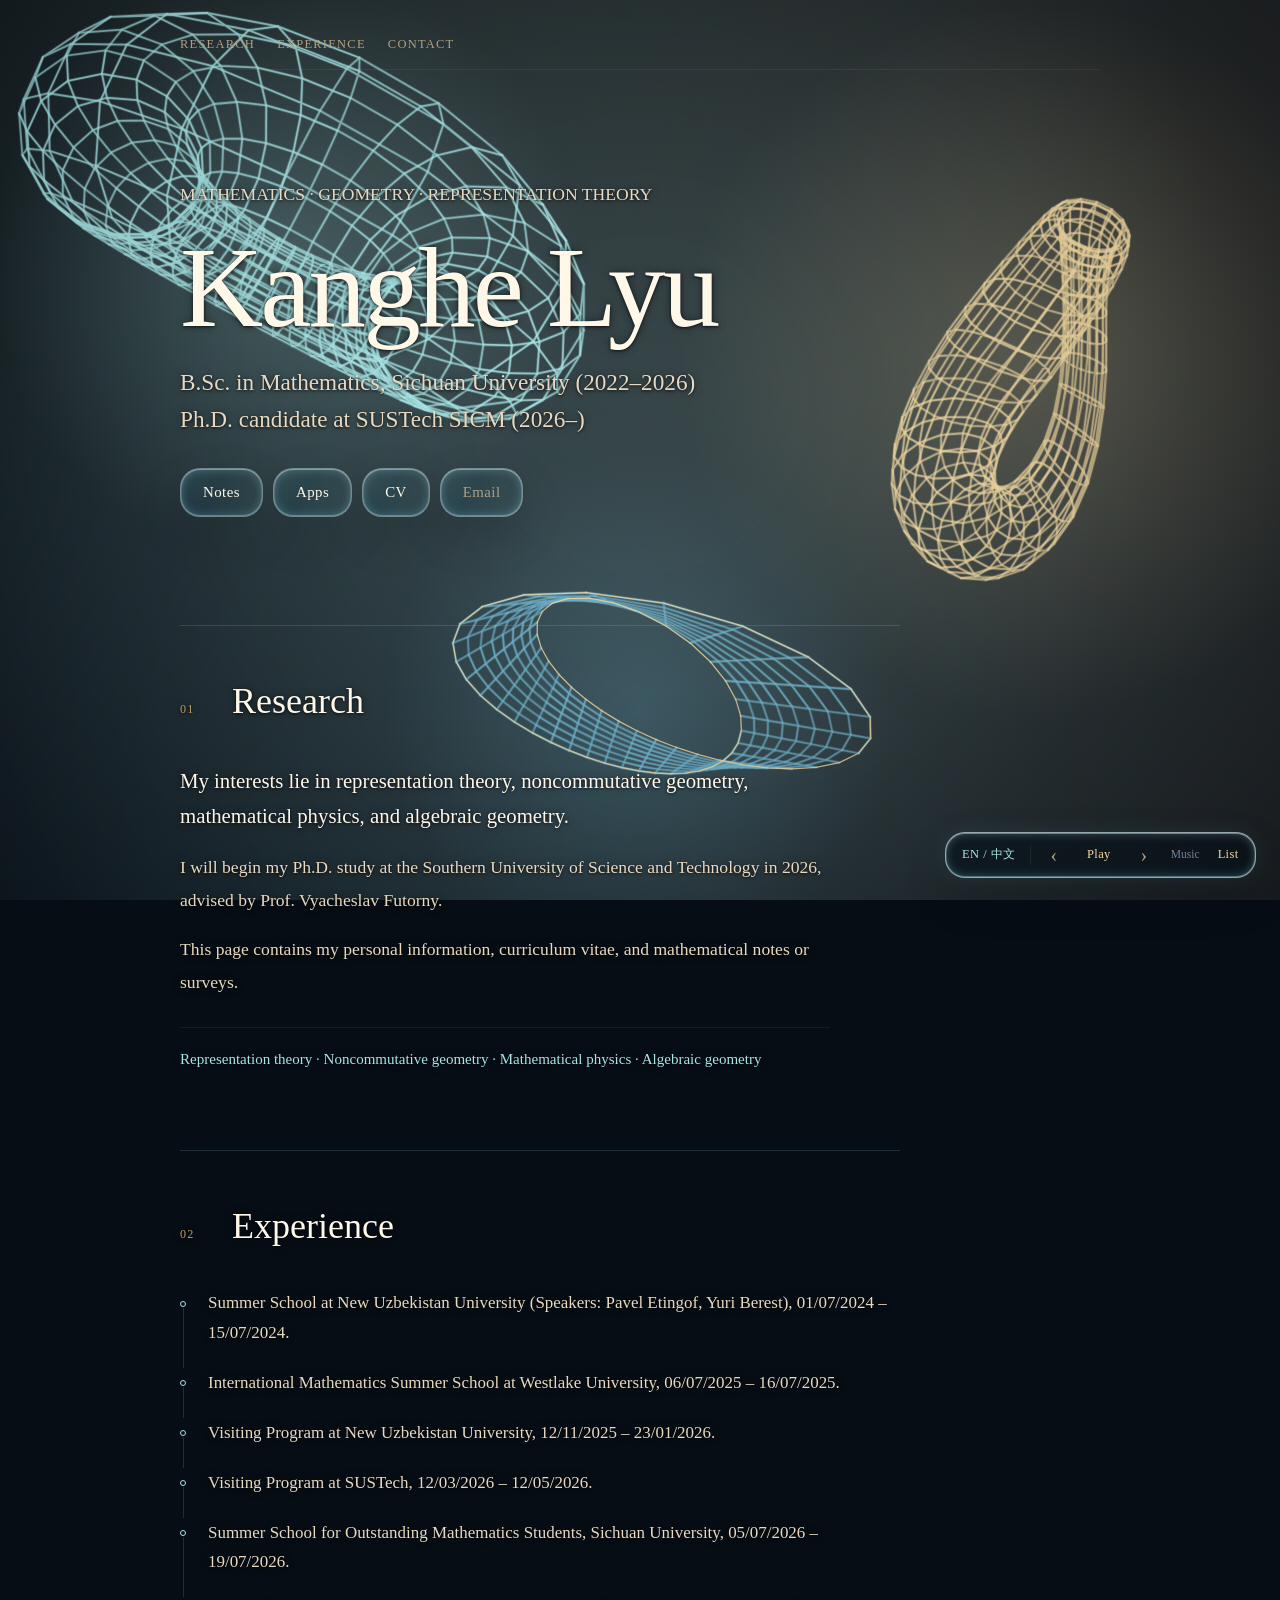
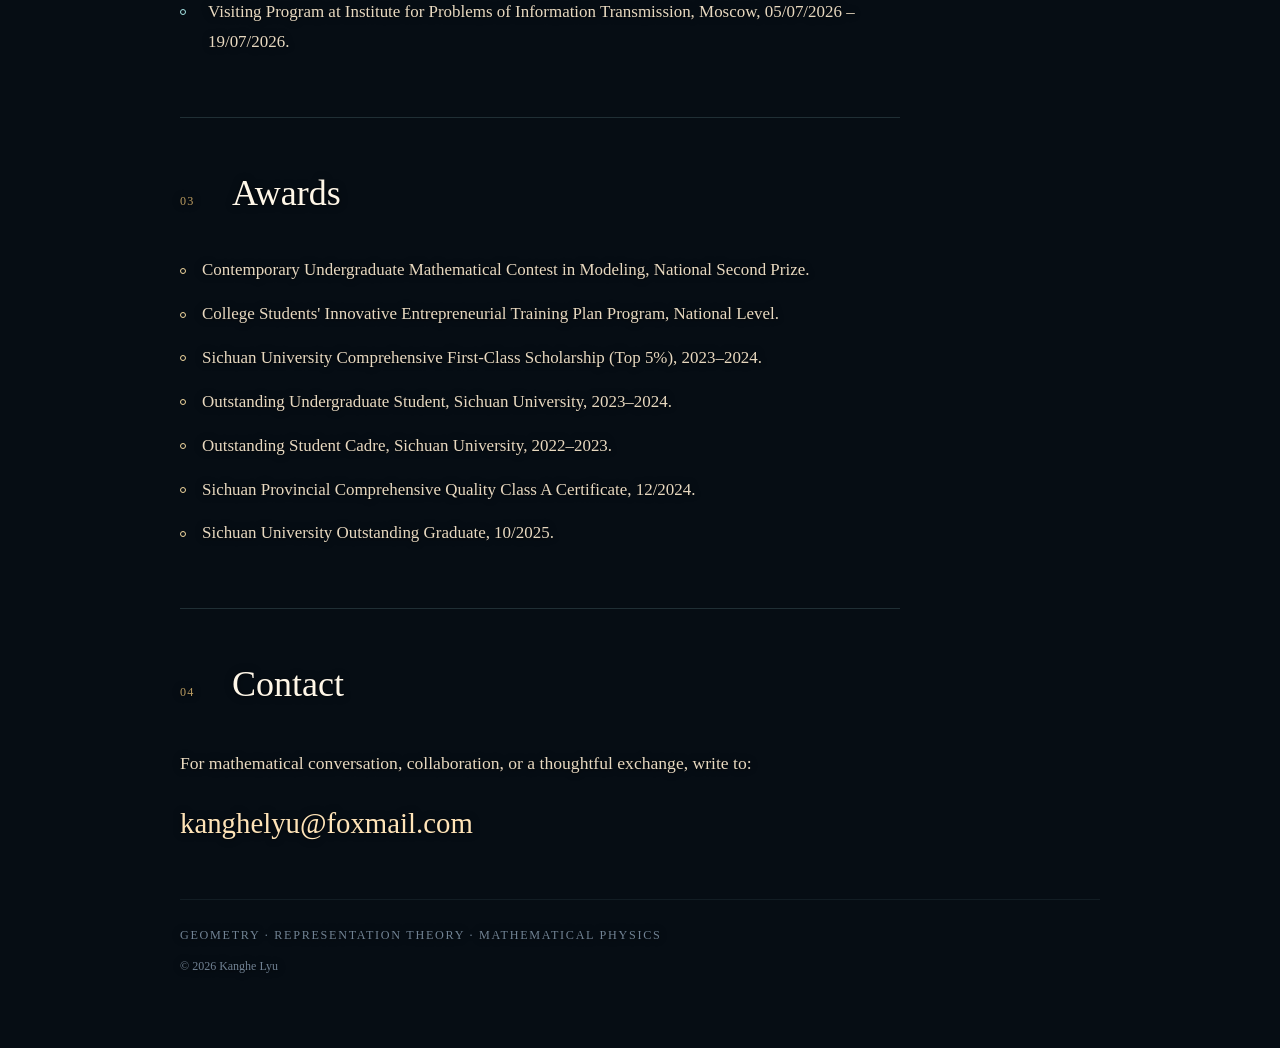
==== commit e2d92116: "Ship pages-list-matched-glass variant; fix subpage scrolling; center static scenes - New unified-pol" ====
--- a/index.html
+++ b/index.html
@@ -15,10 +15,11 @@
   <meta name="twitter:card" content="summary" />
   <meta name="twitter:title" content="Kanghe Lyu — Mathematics" />
   <meta name="twitter:description" content="Research, notes, and projects by Kanghe Lyu." />
-  <link rel="stylesheet" href="assets/css/base.css?v=32" />
-  <link rel="stylesheet" href="assets/css/home.css?v=18" />
-  <script src="assets/js/liquid-glass.js?v=22" defer></script>
-  <script src="assets/js/bg.js?v=35" defer></script>
+  <link rel="stylesheet" href="assets/css/base.css?v=34" />
+  <link rel="stylesheet" href="assets/css/home.css?v=20" />
+  <link rel="stylesheet" href="assets/css/unified-polish.css?v=4" />
+  <script src="assets/js/liquid-glass.js?v=24" defer></script>
+  <script src="assets/js/bg.js?v=38" defer></script>
 </head>
 <body>
   <canvas id="bg" aria-hidden="true"></canvas>
@@ -31,9 +32,10 @@
     <button id="next-track" class="track-btn" type="button" aria-label="Next track" title="Next track">›</button>
     <span id="track-label" class="track-label" aria-live="polite">Music</span>
     <button id="playlist-toggle" class="playlist-toggle" type="button" aria-expanded="false" aria-controls="playlist-list" title="Open playlist">List</button>
-    <div id="playlist-panel" class="playlist-panel collapsed" aria-label="Music playlist">
-      <div id="playlist-list" class="playlist-list" role="list"></div>
-    </div>
+  </div>
+
+  <div id="playlist-panel" class="playlist-panel collapsed" aria-label="Music playlist">
+    <div id="playlist-list" class="playlist-list" role="list"></div>
   </div>
 
   <audio id="bg-music" preload="metadata"></audio>
--- a/assets/css/base.css
+++ b/assets/css/base.css
@@ -38,16 +38,21 @@
 
 html, body {
   width: 100%;
-  height: 100%;
   min-height: 100%;
-  overflow: hidden;
   background: var(--bg-deep);
   color: var(--paper);
   font-family: Georgia, "Times New Roman", "Songti SC", "SimSun", serif;
   line-height: 1.7;
 }
 
-body { min-height: 100%; overscroll-behavior: none; }
+/* All pages scroll at the document level. The scene canvas #bg is
+   position:fixed with a stable 100lvh box (unified-polish.css), so the
+   background never follows the scroll. Horizontal movement stays locked:
+   clip rather than hidden so the vertical axis is never turned into a
+   second scroll container, and touch-action only permits vertical panning.
+   stacks-dark keeps its own shell layout via its inline styles. */
+html { overflow-x: clip; }
+body { overscroll-behavior: none; overflow-x: clip; touch-action: pan-y; }
 ::selection { background: rgba(168, 230, 230, 0.2); color: #fff; }
 :focus-visible { outline: 2px solid var(--focus); outline-offset: 3px; }
 button, a { -webkit-tap-highlight-color: transparent; }
@@ -69,12 +74,6 @@
 @keyframes float {
   0%, 100% { transform: translate3d(0, 0, 0) rotate(-1deg); }
   50% { transform: translate3d(0, -7px, 0) rotate(1deg); }
-}
-
-@keyframes glassSweep {
-  0%, 68%, 100% { opacity: 0; transform: translate3d(-190%, 0, 0) rotate(18deg); }
-  76% { opacity: 0.26; }
-  88% { opacity: 0; transform: translate3d(410%, 0, 0) rotate(18deg); }
 }
 
 @keyframes playlistReveal {
@@ -122,7 +121,7 @@
 .music-toggle.playing { color: var(--cyan) !important; }
 .track-label { max-width: 92px; padding: 0 8px; overflow: hidden; color: var(--muted); font-size: 0.72rem; text-overflow: ellipsis; white-space: nowrap; }
 .playlist-toggle { padding: 0 10px; color: var(--gold) !important; font-size: 0.78rem; letter-spacing: 0.03em; }
-.playlist-panel { position: absolute; right: 4px; bottom: calc(100% + 8px); width: 188px; max-height: min(320px, calc(100lvh - 88px)); overflow: hidden; border: 1px solid var(--line); border-radius: 16px; background: var(--panel); box-shadow: var(--shadow-dock); contain: layout paint style; transform-origin: right bottom; }
+.playlist-panel { position: absolute; right: 4px; bottom: calc(100% + 8px); width: 188px; max-height: min(320px, calc(100lvh - 88px)); overflow: hidden; border: 1px solid var(--line); border-radius: 16px; background: var(--panel); box-shadow: var(--shadow-dock); transform-origin: right bottom; }
 .playlist-panel.collapsed { display: none; }
 .playlist-panel:not(.collapsed) { animation: playlistReveal 220ms var(--ease-out) both; }
 .playlist-list { max-height: min(240px, calc(100lvh - 120px)); overflow-y: auto; overscroll-behavior: contain; scrollbar-color: rgba(244, 217, 160, 0.38) transparent; scrollbar-width: thin; }
@@ -142,16 +141,14 @@
 
 
 
-/* Liquid Glass surfaces. Real backdrop refraction is injected at runtime by
-   assets/js/liquid-glass.js (web port of the Kyant0/AndroidLiquidGlass
-   technique): an inline SVG displacement filter is attached per element via
-   inline backdrop-filter in Chromium; other engines keep this frosted look. */
+/* Liquid Glass surfaces. This is copied from the 20260826 subpage cards;
+   the runtime attaches their inline SVG displacement filter directly. */
 :root {
   --glass-border: rgba(220, 255, 255, 0.38);
   --glass-highlight: rgba(255, 255, 255, 0.28);
   --glass-shadow: 0 18px 46px rgba(0, 0, 0, 0.16), inset 0 1px 0 var(--glass-highlight), inset 0 -1px 0 rgba(112, 235, 255, 0.22);
 }
-.media-dock, .button, .glass-panel, .note, .project, .instructions, .preview-box, .file-links, .bookmarklet, .file-links a, .lang-toggle button, input, textarea, select {
+.media-dock, .playlist-panel, .button, .glass-panel, .note, .project, .instructions, .preview-box, .file-links, .bookmarklet, .file-links a, .lang-toggle button, input, textarea, select {
   position: relative;
   border: 1px solid var(--glass-border);
   background: linear-gradient(120deg, rgba(160, 224, 244, 0.09), rgba(160, 224, 244, 0.03) 42%, rgba(255, 240, 214, 0.06));
@@ -162,7 +159,7 @@
   overflow: clip;
 }
 .media-dock.liquid-glass { background: rgba(7, 16, 24, 0.58); overflow: visible; }
-.liquid-glass::before, .glass-panel::before, .note::before, .project::before, .instructions::before, .preview-box::before, .bookmarklet::before, .file-links::before {
+.liquid-glass::before, .glass-panel::before, .note::before, .project::before, .instructions::before, .preview-box::before, .playlist-panel::before, .bookmarklet::before, .file-links::before {
   position: absolute;
   inset: -1px;
   z-index: -1;
@@ -179,65 +176,23 @@
   pointer-events: none;
   mix-blend-mode: screen;
 }
-.liquid-glass::after, .glass-panel::after, .note::after, .project::after, .instructions::after, .preview-box::after, .bookmarklet::after, .file-links::after {
+.liquid-glass::after, .glass-panel::after, .note::after, .project::after, .instructions::after, .preview-box::after, .playlist-panel::after, .bookmarklet::after, .file-links::after {
   display: none;
 }
-.hero-actions .liquid-glass::after {
-  position: absolute;
-  top: -80%;
-  left: -45%;
-  z-index: 0;
-  display: block;
-  width: 34%;
-  height: 260%;
-  border-radius: 50%;
-  background: linear-gradient(90deg, transparent, rgba(236, 255, 255, 0.13), transparent);
-  content: "";
-  opacity: 0;
-  pointer-events: none;
-  transform: translate3d(-190%, 0, 0) rotate(18deg);
-  animation: glassSweep 8s ease-in-out infinite;
-  mix-blend-mode: screen;
-}
-.hero-actions .liquid-glass:nth-child(2)::after { animation-delay: -1.6s; }
-.hero-actions .liquid-glass:nth-child(3)::after { animation-delay: -3.2s; }
-.hero-actions .liquid-glass:nth-child(4)::after { animation-delay: -4.8s; }
 /* Re-assert the dock's fixed positioning after the glass group above,
    which resets position to relative for the refraction layers. */
 .media-dock { position: fixed; right: 24px; bottom: 22px; z-index: 100; height: 46px; min-height: 46px; max-height: 46px; border-radius: 20px; contain: layout style; }
-.playlist-panel { position: absolute !important; right: 4px; bottom: calc(100% + 8px); background: transparent; border-color: var(--glass-border); box-shadow: var(--glass-shadow); }
-.playlist-panel.liquid-glass {
-  /* Canvas-lens window: barely-there backing so the warped scene reads. */
-  background: rgba(7, 16, 24, 0.18);
-}
+.playlist-panel { position: absolute !important; right: 4px; bottom: calc(100% + 8px); border-color: var(--glass-border); box-shadow: var(--glass-shadow); }
+.media-dock + .playlist-panel { position: fixed !important; right: 28px; bottom: 76px; z-index: 100; }
 .glass-interactive:hover, .button:hover, .note:hover, .project:hover, .instructions:hover, .preview-box:hover {
   border-color: rgba(208,255,255,0.42);
   box-shadow: 0 20px 54px rgba(0,0,0,0.3), 0 0 34px rgba(168,230,230,0.12), inset 0 1px 0 rgba(255,255,255,0.18);
 }
 
-/* Embedded glass lens: lives inside the host, scrolls with it.
-   (No position here — hosts already set absolute/relative; overriding it
-   pulled the playlist into the dock's flow and stretched the bar.) */
-.has-glass-lens {
-  isolation: isolate;
-}
-.hero-actions .button,
-.playlist-panel {
-  backdrop-filter: none !important;
-  -webkit-backdrop-filter: none !important;
-}
-canvas.glass-lens-canvas {
-  position: absolute;
-  inset: 0;
-  width: 100%;
-  height: 100%;
-  pointer-events: none;
-  z-index: -1;
-  display: block;
-  border-radius: inherit;
-  contain: strict;
+@media (prefers-reduced-motion: reduce) {
+  .project-icon, .playlist-panel { animation: none !important; }
 }
 
-@media (prefers-reduced-motion: reduce) {
-  .hero-actions .liquid-glass::after, .project-icon, .playlist-panel { animation: none !important; }
+@media (max-width: 760px) {
+  .media-dock + .playlist-panel { right: 12px; bottom: 66px; }
 }
--- a/assets/css/home.css
+++ b/assets/css/home.css
@@ -1,8 +1,8 @@
 /* Kanghe Lyu site — homepage layout */
 
-html, body { overflow: hidden; }
-#bg { position: fixed; top: 0; left: 0; z-index: 0; width: 100vw; height: 100vh; height: 100lvh; background: var(--bg-deep); pointer-events: none; transform: translate3d(0, 0, 0); backface-visibility: hidden; contain: strict; }
-.overlay-text { position: fixed; inset: 0; z-index: 2; width: 100%; height: 100%; min-height: 0; padding: 30px 7vw 54px; overflow-x: hidden; overflow-y: auto; overscroll-behavior-y: contain; touch-action: pan-y; -webkit-overflow-scrolling: touch; }
+html, body { overflow-y: auto; touch-action: pan-y; }
+#bg { position: fixed; inset: 0; z-index: 0; width: 100%; height: 100%; background: var(--bg-deep); pointer-events: none; }
+.overlay-text { position: relative; z-index: 2; min-height: 100vh; padding: 30px 7vw 54px; }
 /* Keep copy fully legible where bright wireframes cross the text. */
 .overlay-text p, .overlay-text li, .overlay-text h1, .overlay-text h2, .overlay-text .subtitle, .overlay-text .eyebrow, .overlay-text .footer {
   text-shadow: 0 1px 3px rgba(3, 8, 14, 0.72), 0 0 8px rgba(3, 8, 14, 0.45);
@@ -19,11 +19,10 @@
 h1 { max-width: 780px; margin-bottom: 20px; color: var(--paper); font-size: clamp(3.6rem, 9vw, 8rem); font-weight: 400; letter-spacing: -0.025em; line-height: 0.98; text-shadow: 0 5px 24px rgba(0,0,0,0.38); animation: fadeInUp 850ms var(--ease-out) 60ms both; }
 .subtitle { max-width: 600px; margin-bottom: 30px; color: var(--ink); font-size: clamp(1.12rem, 2.2vw, 1.45rem); line-height: 1.6; white-space: pre-line; animation: fadeInUp 850ms var(--ease-out) 140ms both; }
 .button-row { display: flex; flex-wrap: wrap; gap: 10px; }
-/* Hero buttons host an embedded lens canvas (bg.js paints the warped scene
-   into it) — transparent, isolated, never clipped. */
-.hero-actions .button { position: relative; isolation: isolate; min-height: 48px; padding: 11px 22px; border-radius: 20px; background: transparent !important; box-shadow: none; backdrop-filter: none !important; -webkit-backdrop-filter: none !important; }
-.hero-actions .button:hover { border-color: rgba(224, 255, 255, 0.46); transform: translateY(-3px); box-shadow: 0 22px 58px rgba(0,0,0,0.24), 0 0 24px rgba(120, 226, 255, 0.1); }
-.hero-actions { animation: fadeInUp 850ms var(--ease-out) 220ms both; }
+/* The homepage buttons are the 20260826 subpage card material at button size. */
+.hero-actions .button { min-height: 48px; padding: 11px 22px; border-radius: 20px; }
+.hero-actions .button:hover { transform: translateY(-3px); }
+.hero-actions { animation: none; }
 
 .content-section { max-width: var(--reading-width); padding: 54px 0 60px; border-top: 1px solid var(--line); }
 .section-heading { display: grid; grid-template-columns: 40px 1fr; gap: 12px; align-items: baseline; margin-bottom: 26px; }
--- a/assets/css/unified-polish.css
+++ b/assets/css/unified-polish.css
@@ -0,0 +1,135 @@
+/* Cross-page finish: one radius, stable mobile canvas, and continuous glass rims. */
+:root {
+  --radius-unified: 20px;
+}
+
+.media-dock,
+.media-dock button,
+.playlist-panel,
+.button,
+.back,
+.glass-panel,
+.note,
+.project,
+.instructions,
+.preview-box,
+.bookmarklet,
+.file-links,
+.file-links a,
+.lang-toggle button,
+input,
+textarea,
+select,
+.pre,
+.env-lemma {
+  border-radius: var(--radius-unified) !important;
+}
+
+/* Subpage action buttons are not refractive. They keep one simple glow on the
+   element itself, with no pseudo-element or inner material layer. */
+.page .button,
+.stacks-page .bookmarklet,
+.stacks-page .file-links a,
+.stacks-page .lang-toggle button {
+  border: 1px solid rgba(202, 246, 255, 0.34) !important;
+  background: transparent !important;
+  box-shadow: 0 0 16px rgba(100, 220, 255, 0.14) !important;
+  text-shadow: none !important;
+  backdrop-filter: none !important;
+  -webkit-backdrop-filter: none !important;
+}
+
+.page .button::before,
+.stacks-page .bookmarklet::before,
+.stacks-page .file-links a::before,
+.stacks-page .lang-toggle button::before {
+  display: none !important;
+}
+
+/* Bring the standalone Stacks page into the same visual system without
+   changing its content or bilingual controls. */
+body.stacks-page {
+  --bg: var(--bg-deep);
+  --text: var(--paper);
+  --accent: var(--cyan);
+  --card: rgba(8, 18, 27, 0.56);
+  --border: var(--line);
+  background: var(--bg-deep);
+  color: var(--paper);
+  font-family: Georgia, "Times New Roman", "Songti SC", "SimSun", serif;
+}
+
+.stacks-page header {
+  border-color: var(--line);
+  background: transparent;
+  backdrop-filter: none;
+  -webkit-backdrop-filter: none;
+}
+
+.stacks-page header h1 a,
+.stacks-page h2,
+.stacks-page .preview-box .tag,
+.stacks-page .preview-box a,
+.stacks-page footer a {
+  color: var(--cyan);
+}
+
+.stacks-page header p,
+.stacks-page footer,
+.stacks-page .preview-box > div:first-child {
+  color: var(--muted);
+}
+
+.stacks-page .lang-toggle button.active {
+  border-color: var(--glass-border);
+  background: transparent;
+  color: var(--cyan-bright);
+}
+
+.stacks-page .bookmarklet {
+  border: 1px solid var(--glass-border);
+  background: transparent;
+  color: var(--paper);
+  box-shadow: 0 0 16px rgba(100, 220, 255, 0.14);
+}
+
+.stacks-page .instructions,
+.stacks-page .preview-box,
+.stacks-page .file-links {
+  isolation: isolate;
+}
+
+.stacks-page .file-links a {
+  background: transparent;
+}
+
+.stacks-page .pre,
+.stacks-page code {
+  background: rgba(4, 12, 20, 0.8);
+}
+
+@media (max-width: 760px) {
+  #bg {
+    position: fixed !important;
+    top: 0 !important;
+    left: 0 !important;
+    width: 100vw !important;
+    height: 100vh !important;
+    height: 100lvh !important;
+    transform: translate3d(0, 0, 0);
+    backface-visibility: hidden;
+    contain: strict;
+  }
+}
+
+@media (prefers-reduced-motion: reduce) {
+  .liquid-glass,
+  .note,
+  .project,
+  .instructions,
+  .preview-box,
+  .bookmarklet,
+  .file-links {
+    transition-duration: 0.01ms !important;
+  }
+}
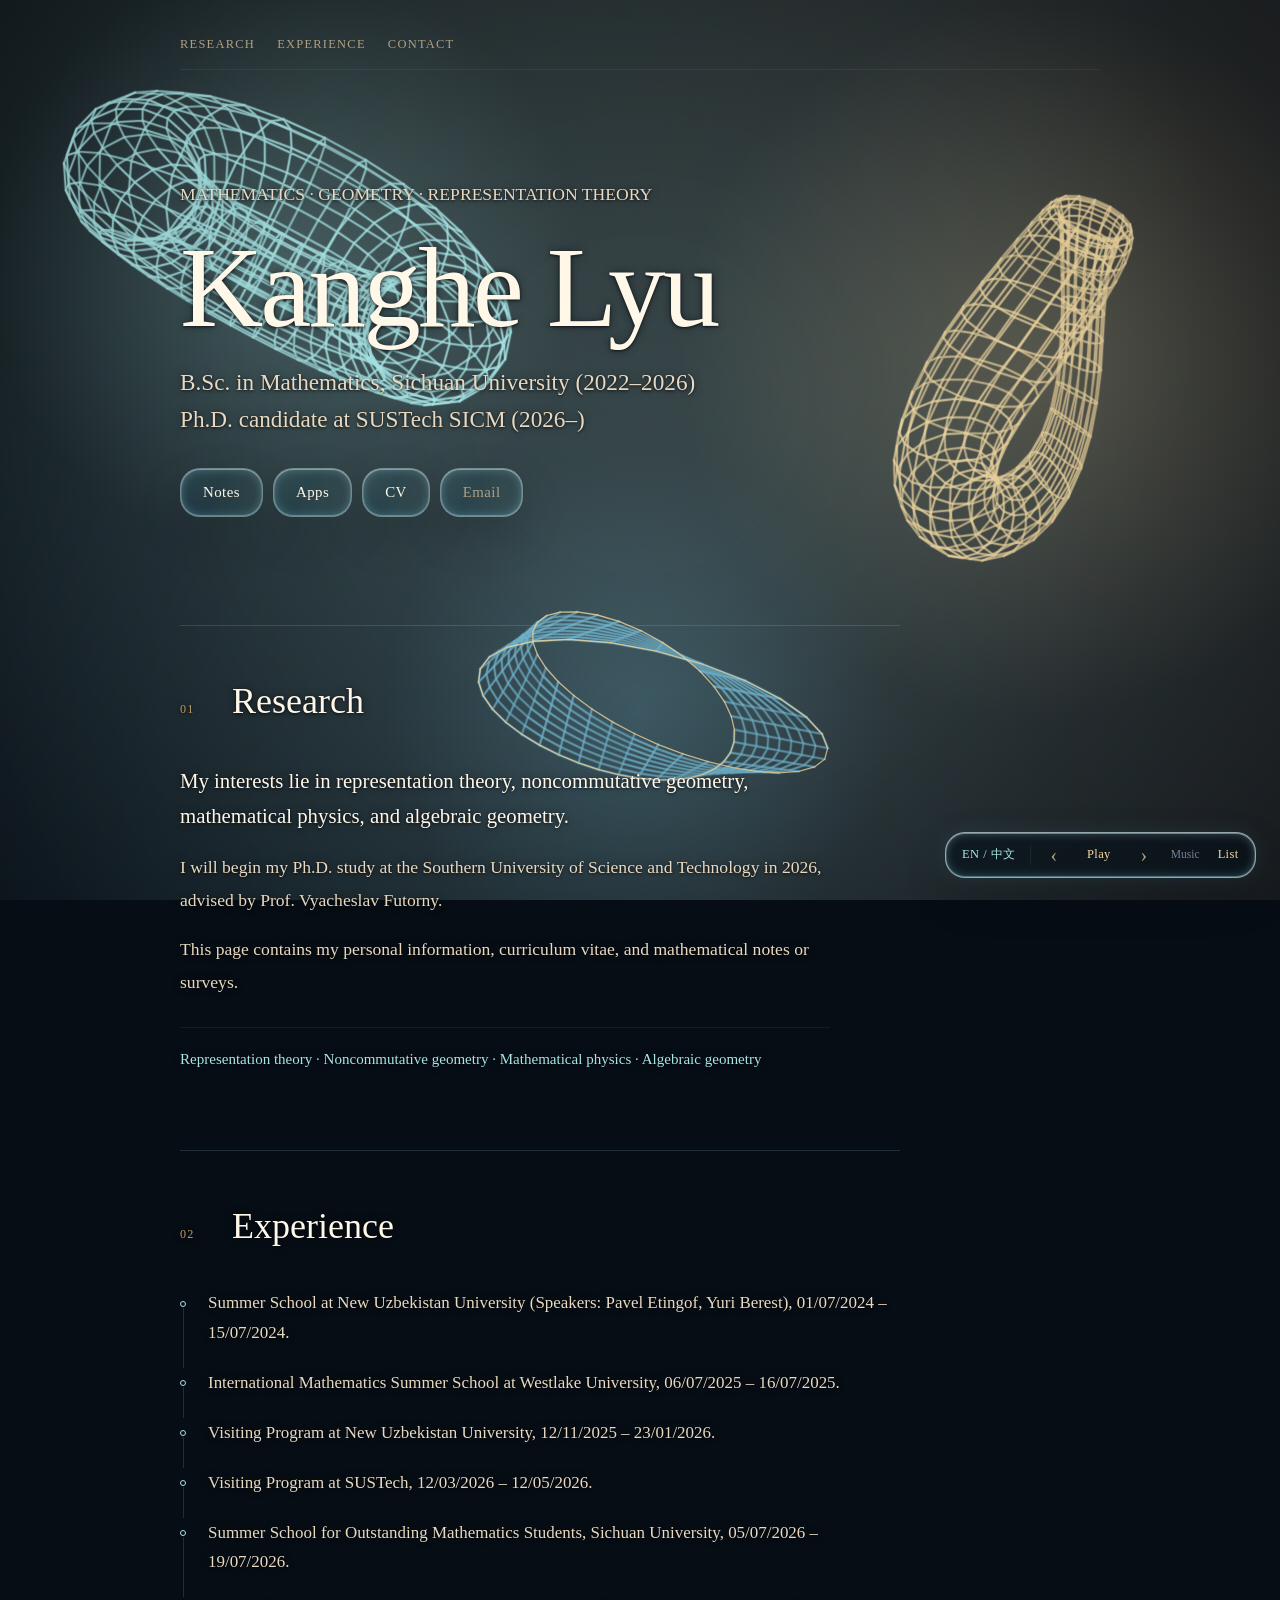
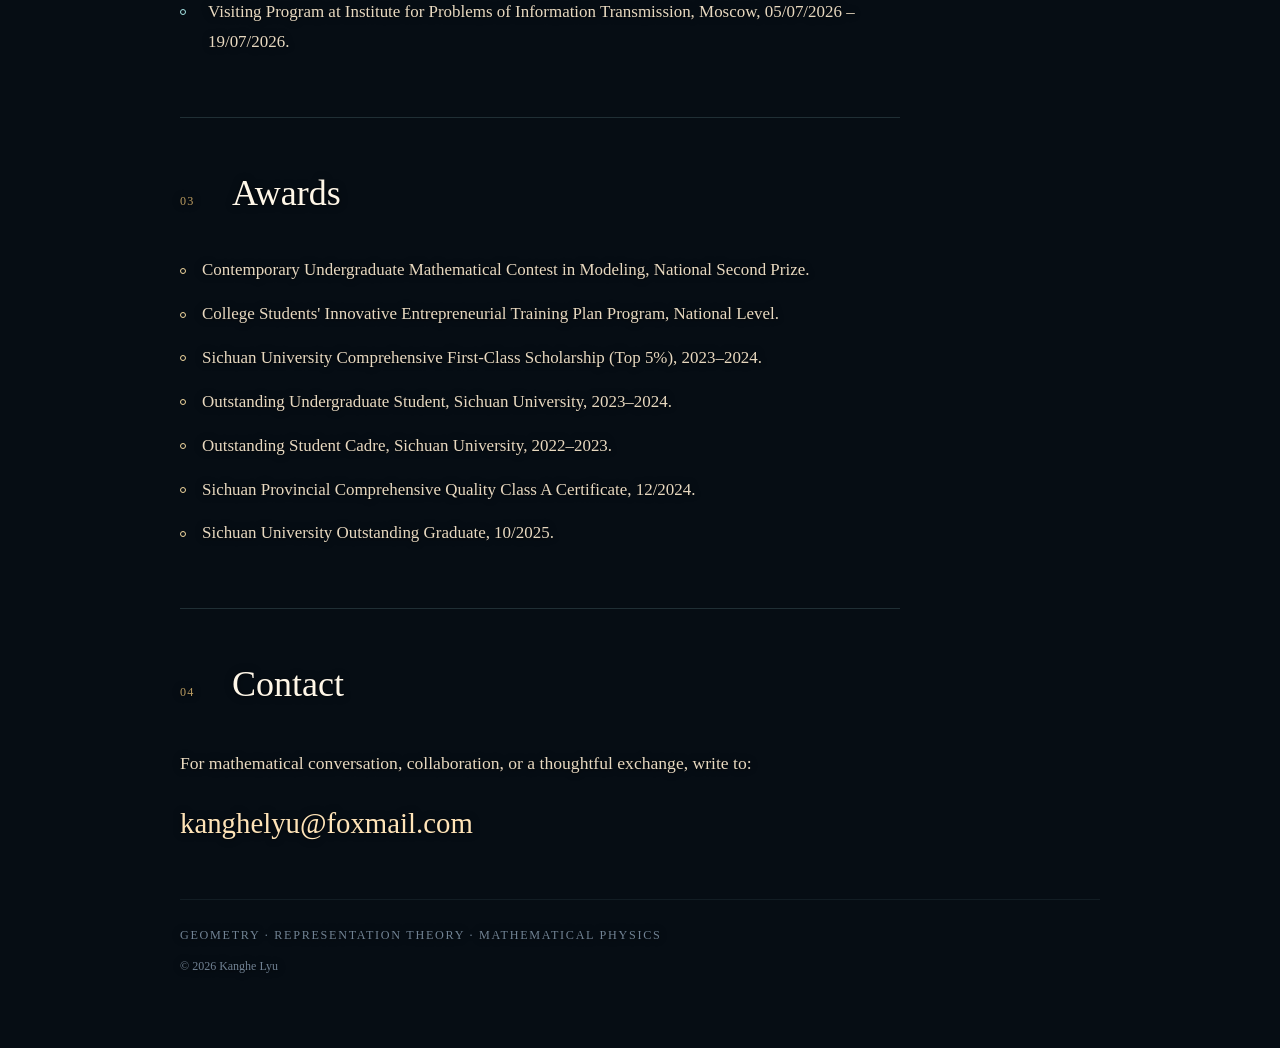
==== commit ef56671d: "Soften perspective camera; fix homepage scrolling - bg.js v39: camera distance 3.8 -> 8 with PROJ_SC" ====
--- a/index.html
+++ b/index.html
@@ -16,10 +16,10 @@
   <meta name="twitter:title" content="Kanghe Lyu — Mathematics" />
   <meta name="twitter:description" content="Research, notes, and projects by Kanghe Lyu." />
   <link rel="stylesheet" href="assets/css/base.css?v=34" />
-  <link rel="stylesheet" href="assets/css/home.css?v=20" />
+  <link rel="stylesheet" href="assets/css/home.css?v=21" />
   <link rel="stylesheet" href="assets/css/unified-polish.css?v=4" />
   <script src="assets/js/liquid-glass.js?v=24" defer></script>
-  <script src="assets/js/bg.js?v=38" defer></script>
+  <script src="assets/js/bg.js?v=39" defer></script>
 </head>
 <body>
   <canvas id="bg" aria-hidden="true"></canvas>
--- a/assets/css/home.css
+++ b/assets/css/home.css
@@ -1,6 +1,9 @@
 /* Kanghe Lyu site — homepage layout */
 
-html, body { overflow-y: auto; touch-action: pan-y; }
+/* Scrolling is the document-level path shared with the subpages (see the
+   overflow rules in base.css). Do not re-introduce html/body overflow-y here:
+   combined with base.css overflow-x it turns the root element into a scroll
+   container that locks the viewport. */
 #bg { position: fixed; inset: 0; z-index: 0; width: 100%; height: 100%; background: var(--bg-deep); pointer-events: none; }
 .overlay-text { position: relative; z-index: 2; min-height: 100vh; padding: 30px 7vw 54px; }
 /* Keep copy fully legible where bright wireframes cross the text. */
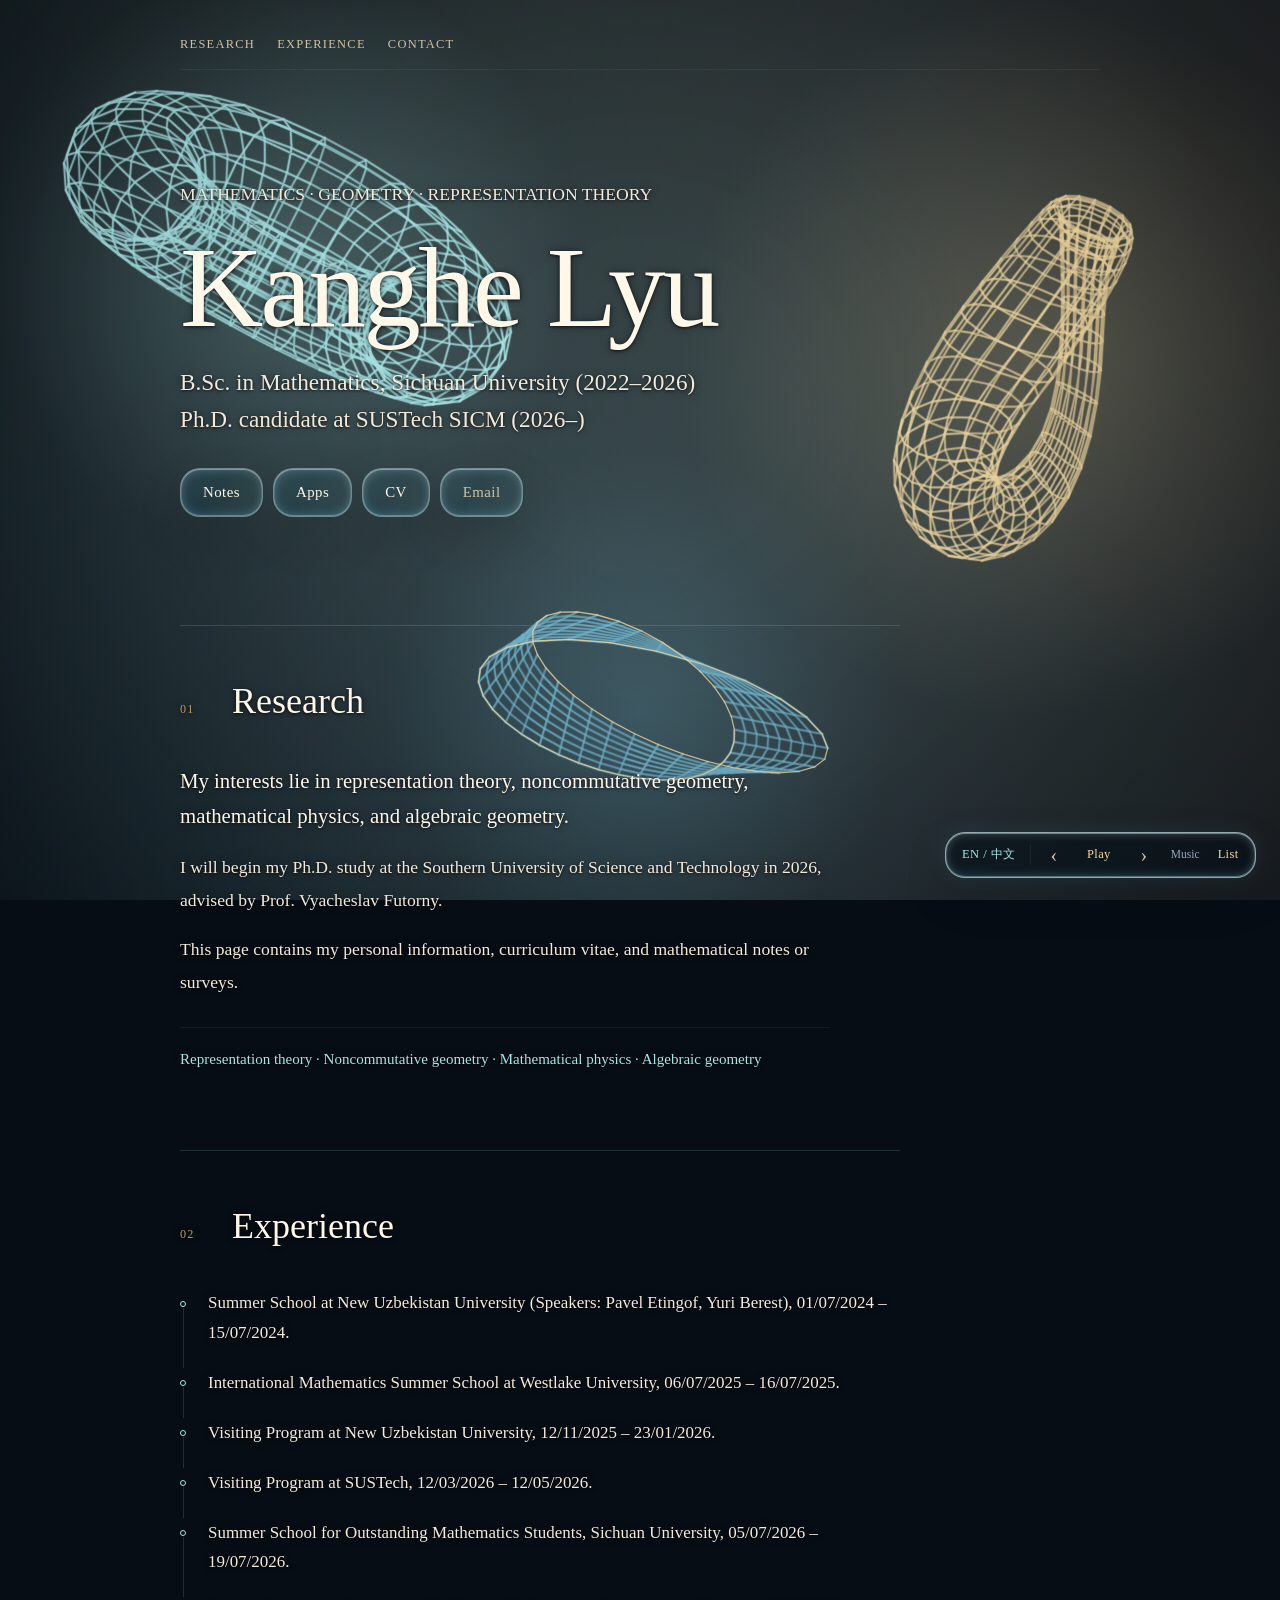
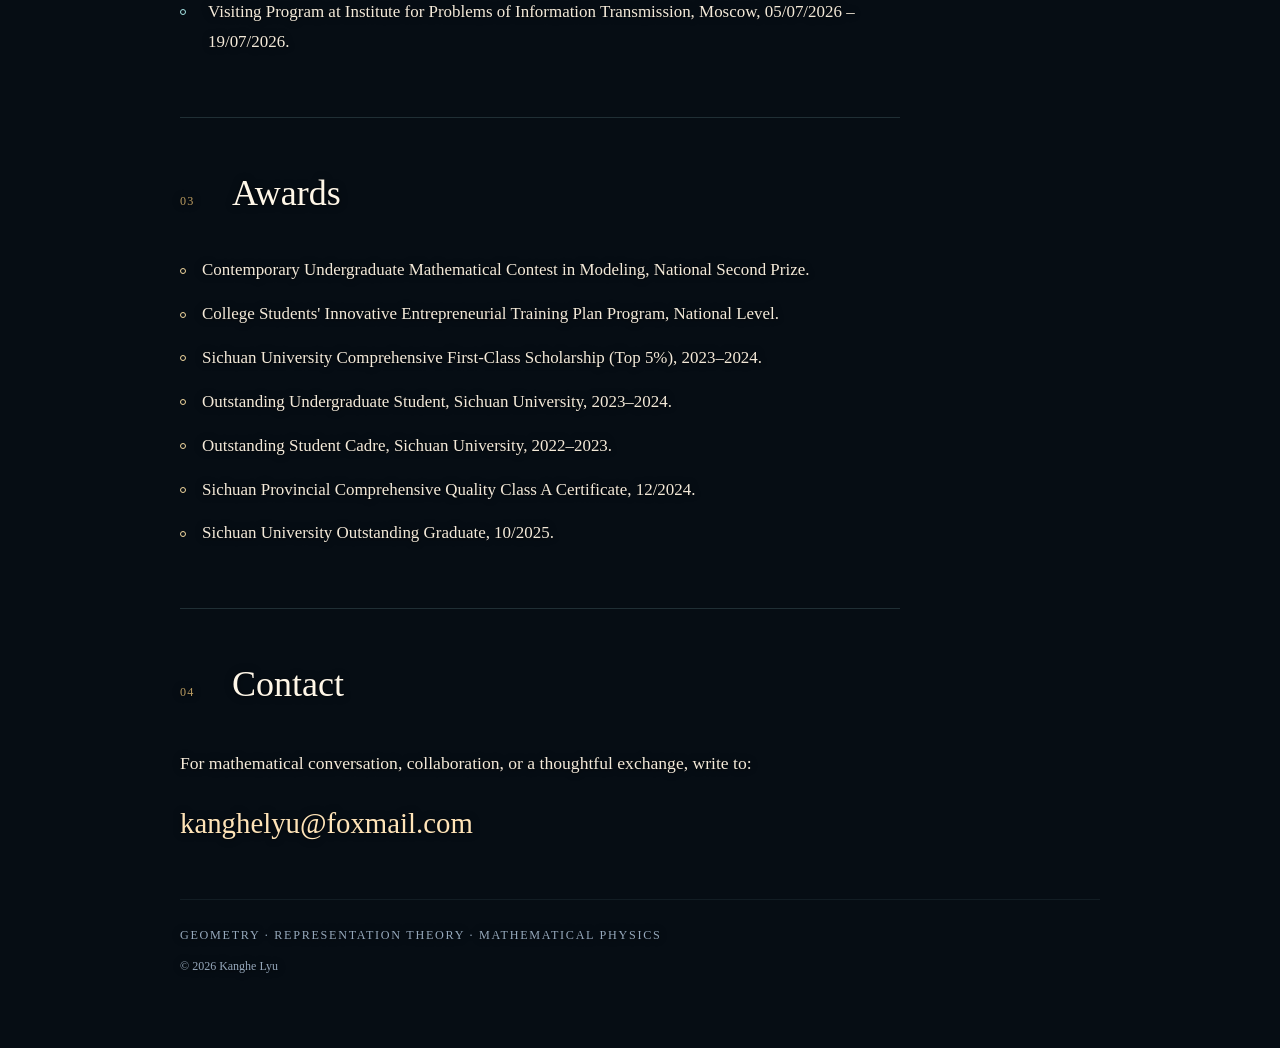
==== commit 006a1b23: "Increase text opacity and contrast site-wide - base.css v35: brighten shared text tokens (--ink #e8d" ====
--- a/index.html
+++ b/index.html
@@ -15,7 +15,7 @@
   <meta name="twitter:card" content="summary" />
   <meta name="twitter:title" content="Kanghe Lyu — Mathematics" />
   <meta name="twitter:description" content="Research, notes, and projects by Kanghe Lyu." />
-  <link rel="stylesheet" href="assets/css/base.css?v=34" />
+  <link rel="stylesheet" href="assets/css/base.css?v=35" />
   <link rel="stylesheet" href="assets/css/home.css?v=21" />
   <link rel="stylesheet" href="assets/css/unified-polish.css?v=4" />
   <script src="assets/js/liquid-glass.js?v=24" defer></script>
--- a/assets/css/base.css
+++ b/assets/css/base.css
@@ -10,9 +10,9 @@
   --cyan-bright: #d0ffff;
   --cyan-dim: #5ca8b0;
   --paper: #fff7e8;
-  --ink: #e8d9c0;
-  --subtle: #b0a080;
-  --muted: #718394;
+  --ink: #f4ead9;
+  --subtle: #cfc2a4;
+  --muted: #96a9bc;
   --line: rgba(168, 230, 230, 0.16);
   --line-soft: rgba(168, 230, 230, 0.08);
   --focus: #ffe4b8;
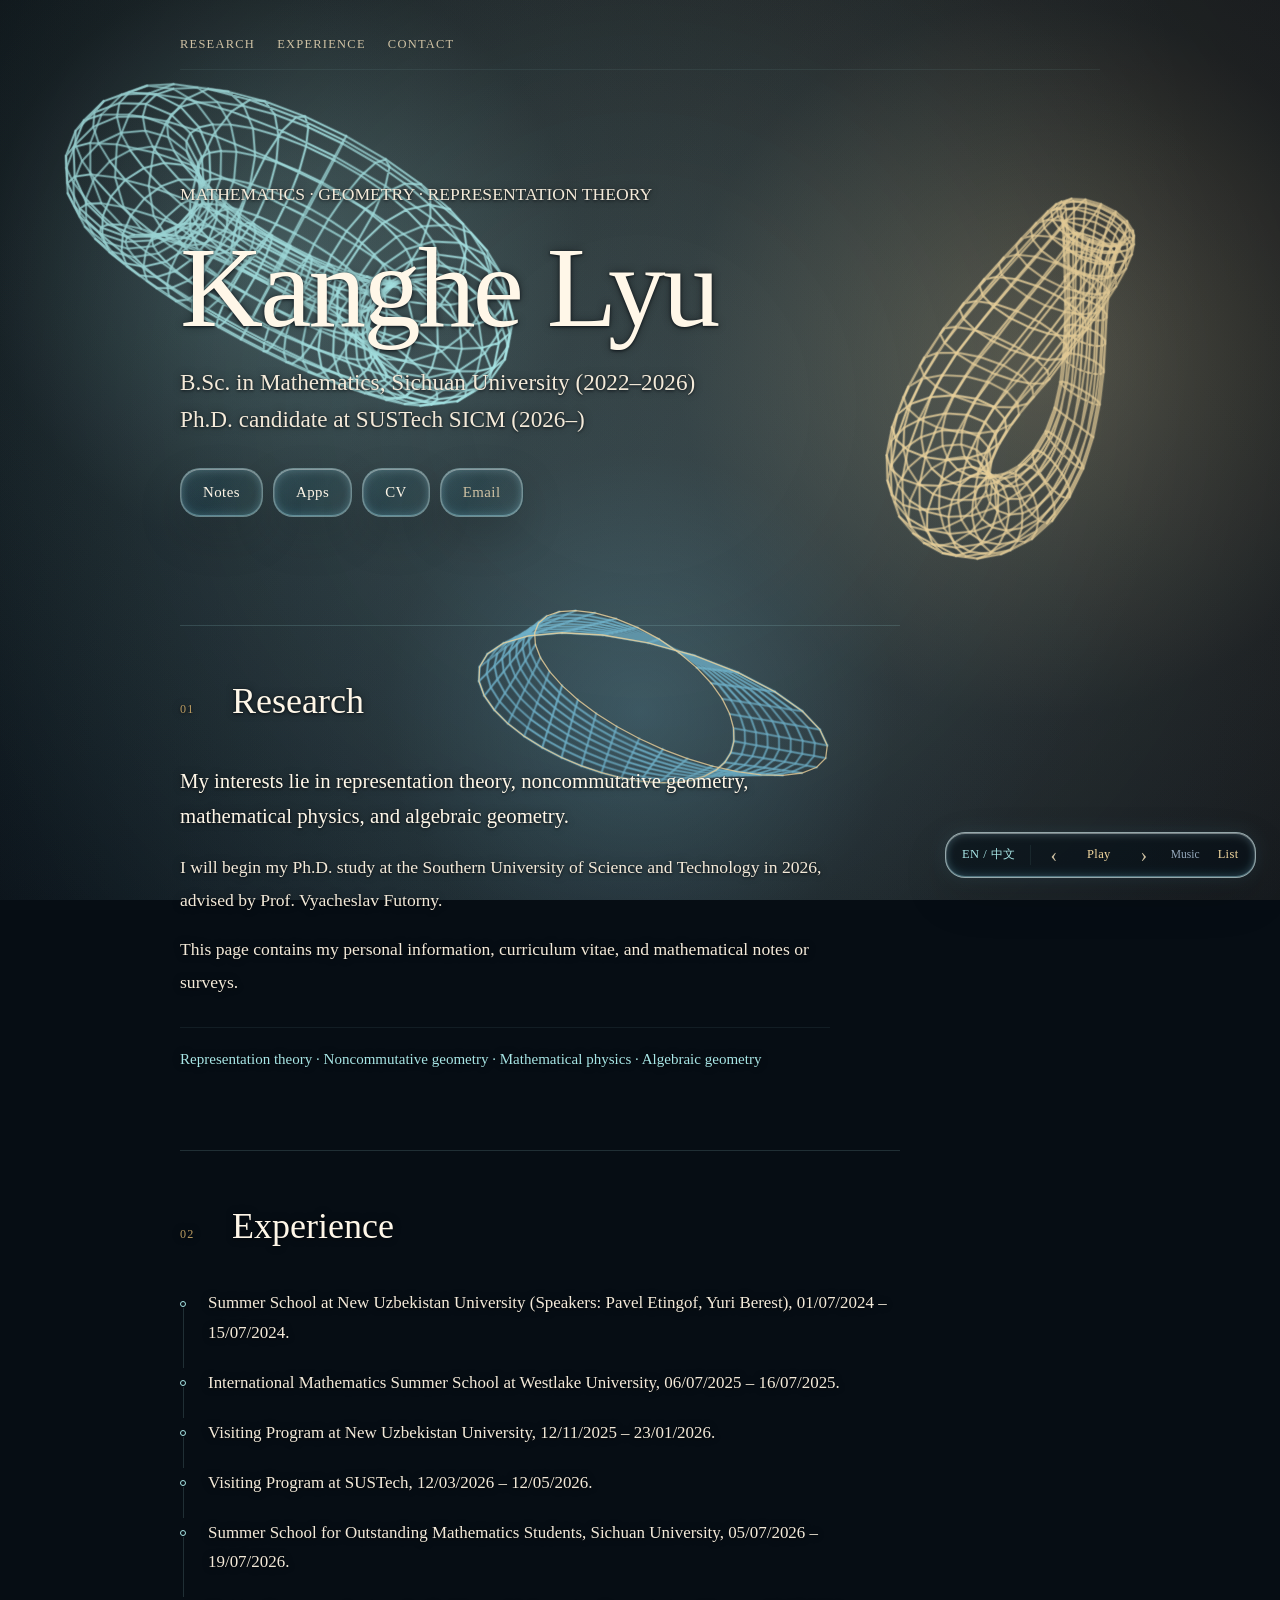
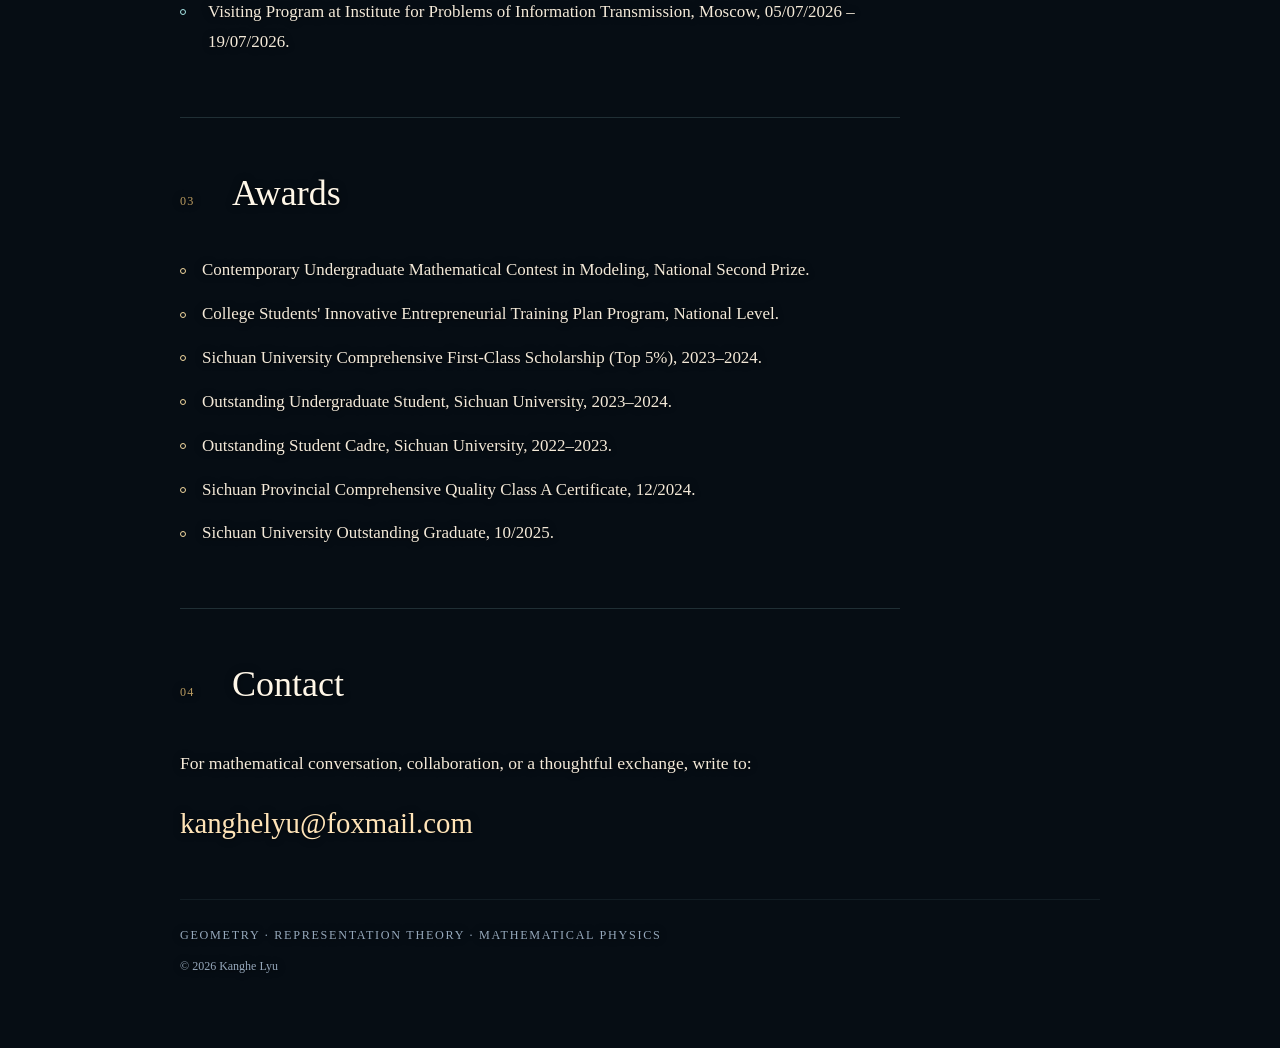
==== commit 90865dd2: "Remove dead CSS rules and stale cache bumps - base.css v36: drop unused .reveal/.reveal.visible (no " ====
--- a/index.html
+++ b/index.html
@@ -15,8 +15,8 @@
   <meta name="twitter:card" content="summary" />
   <meta name="twitter:title" content="Kanghe Lyu — Mathematics" />
   <meta name="twitter:description" content="Research, notes, and projects by Kanghe Lyu." />
-  <link rel="stylesheet" href="assets/css/base.css?v=35" />
-  <link rel="stylesheet" href="assets/css/home.css?v=21" />
+  <link rel="stylesheet" href="assets/css/base.css?v=36" />
+  <link rel="stylesheet" href="assets/css/home.css?v=22" />
   <link rel="stylesheet" href="assets/css/unified-polish.css?v=4" />
   <script src="assets/js/liquid-glass.js?v=24" defer></script>
   <script src="assets/js/bg.js?v=39" defer></script>
--- a/assets/css/base.css
+++ b/assets/css/base.css
@@ -31,7 +31,6 @@
 *, *::before, *::after { margin: 0; padding: 0; box-sizing: border-box; }
 
 html {
-  scroll-behavior: auto;
   -webkit-font-smoothing: antialiased;
   -moz-osx-font-smoothing: grayscale;
 }
@@ -80,9 +79,6 @@
   from { opacity: 0; transform: translate3d(0, 8px, 0) scale(0.985); }
   to { opacity: 1; transform: translate3d(0, 0, 0) scale(1); }
 }
-
-.reveal { opacity: 0; transform: translateY(16px); transition: opacity 650ms var(--ease-out), transform 650ms var(--ease-out); }
-.reveal.visible { opacity: 1; transform: none; }
 
 .media-dock {
   position: fixed;
@@ -184,7 +180,7 @@
 .media-dock { position: fixed; right: 24px; bottom: 22px; z-index: 100; height: 46px; min-height: 46px; max-height: 46px; border-radius: 20px; contain: layout style; }
 .playlist-panel { position: absolute !important; right: 4px; bottom: calc(100% + 8px); border-color: var(--glass-border); box-shadow: var(--glass-shadow); }
 .media-dock + .playlist-panel { position: fixed !important; right: 28px; bottom: 76px; z-index: 100; }
-.glass-interactive:hover, .button:hover, .note:hover, .project:hover, .instructions:hover, .preview-box:hover {
+.button:hover, .note:hover, .project:hover, .instructions:hover, .preview-box:hover {
   border-color: rgba(208,255,255,0.42);
   box-shadow: 0 20px 54px rgba(0,0,0,0.3), 0 0 34px rgba(168,230,230,0.12), inset 0 1px 0 rgba(255,255,255,0.18);
 }
--- a/assets/css/home.css
+++ b/assets/css/home.css
@@ -25,7 +25,6 @@
 /* The homepage buttons are the 20260826 subpage card material at button size. */
 .hero-actions .button { min-height: 48px; padding: 11px 22px; border-radius: 20px; }
 .hero-actions .button:hover { transform: translateY(-3px); }
-.hero-actions { animation: none; }
 
 .content-section { max-width: var(--reading-width); padding: 54px 0 60px; border-top: 1px solid var(--line); }
 .section-heading { display: grid; grid-template-columns: 40px 1fr; gap: 12px; align-items: baseline; margin-bottom: 26px; }
